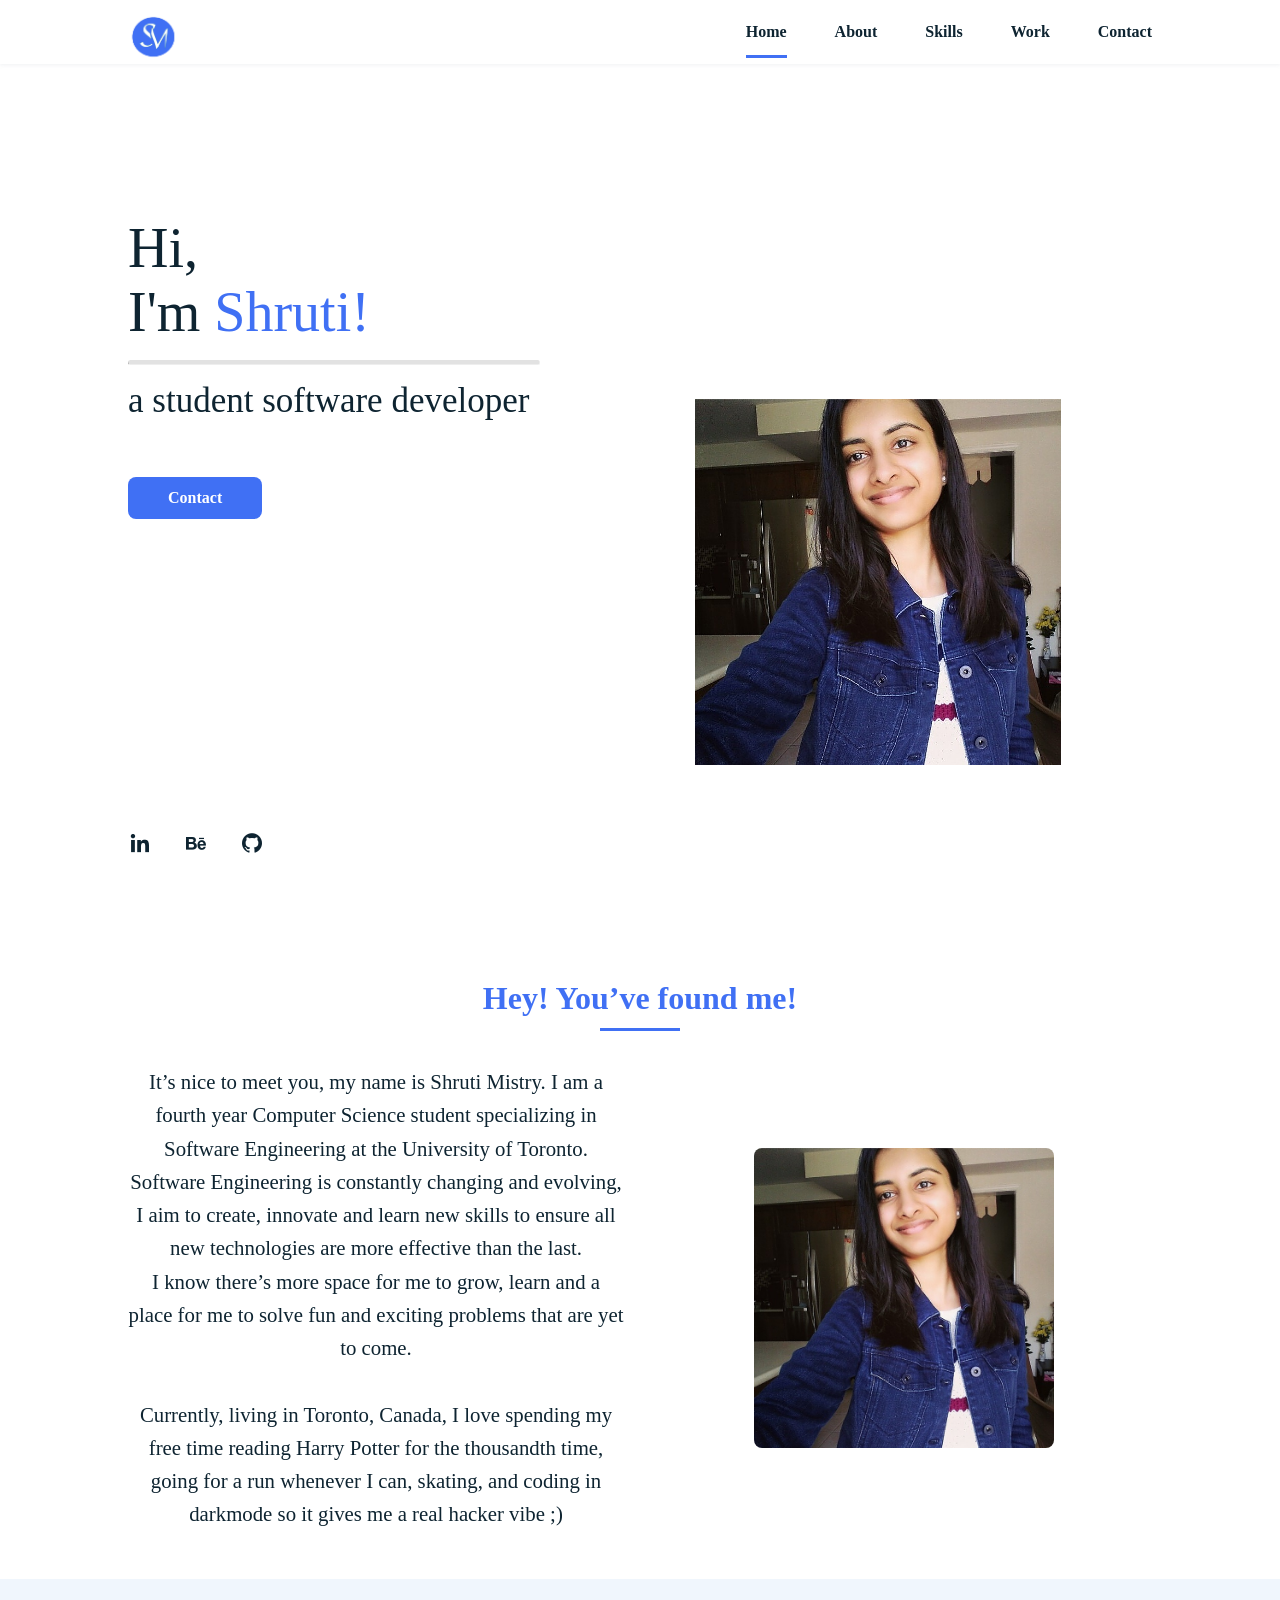
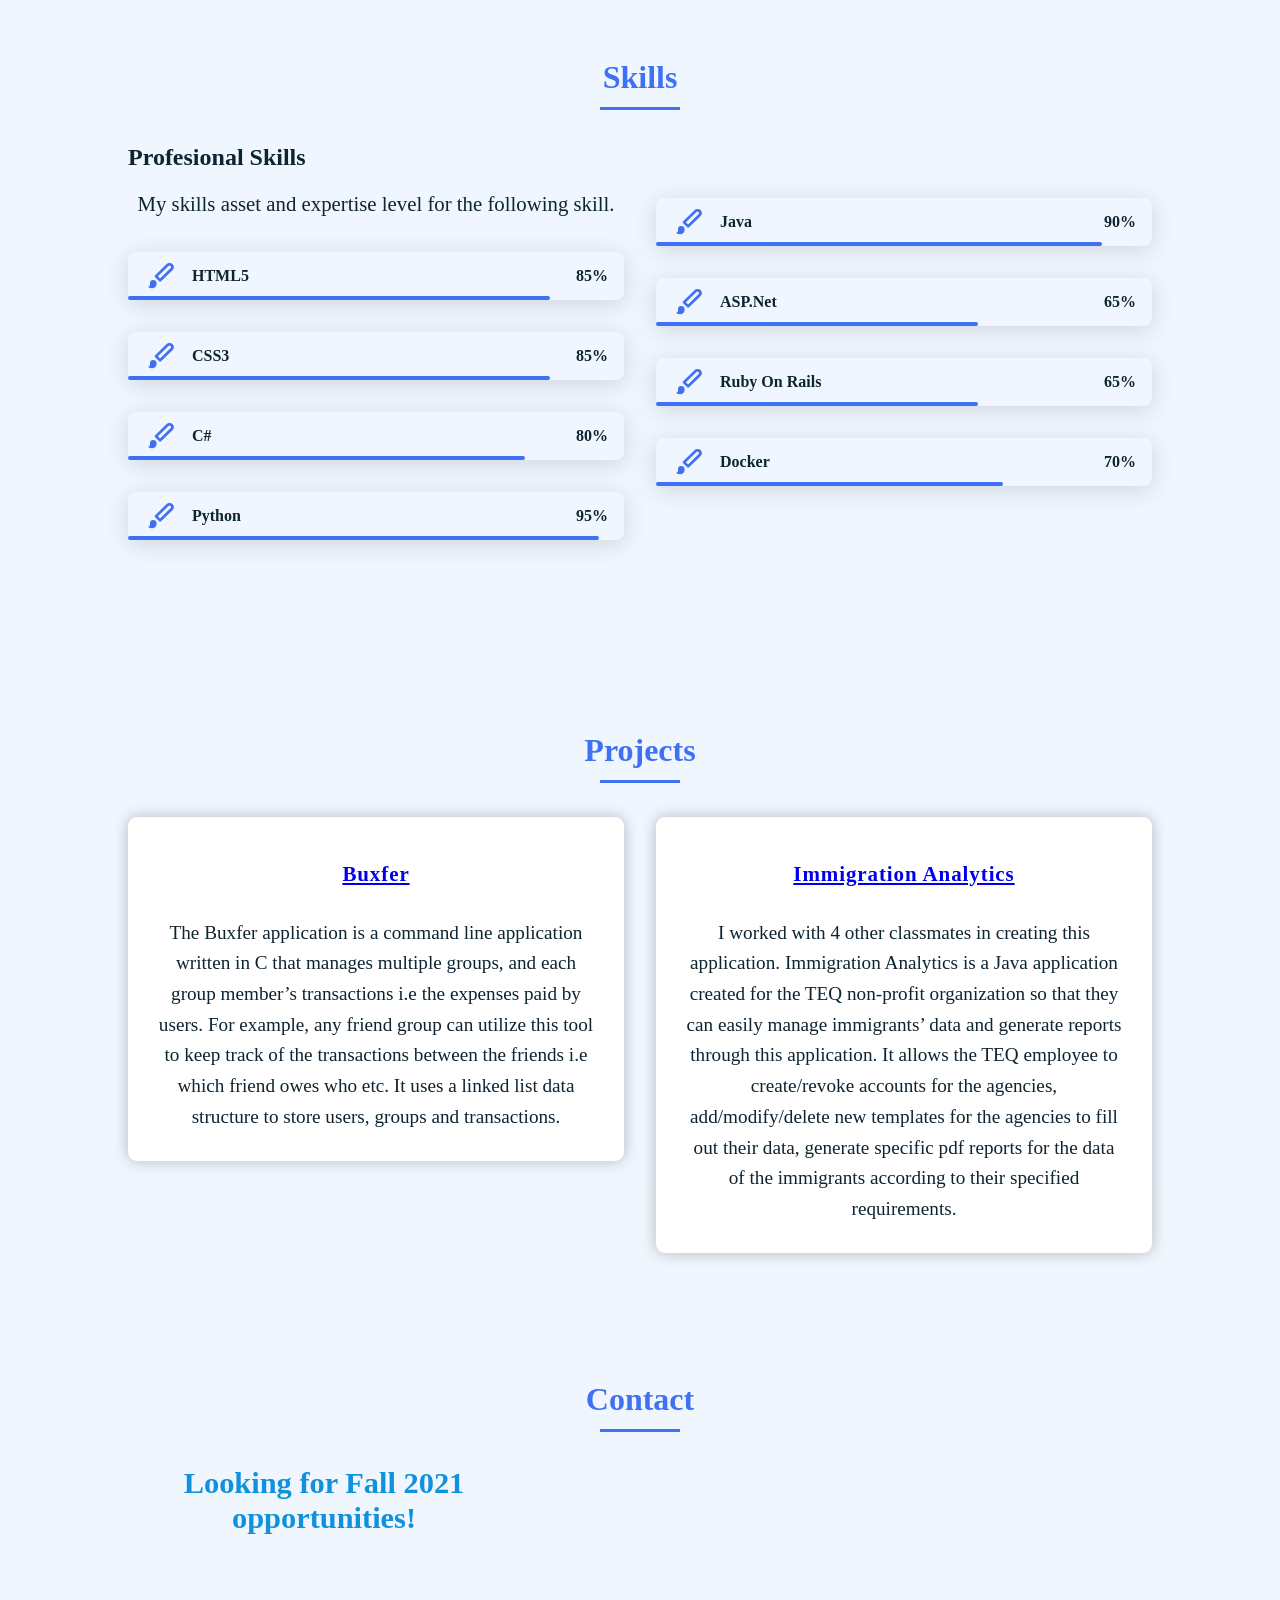
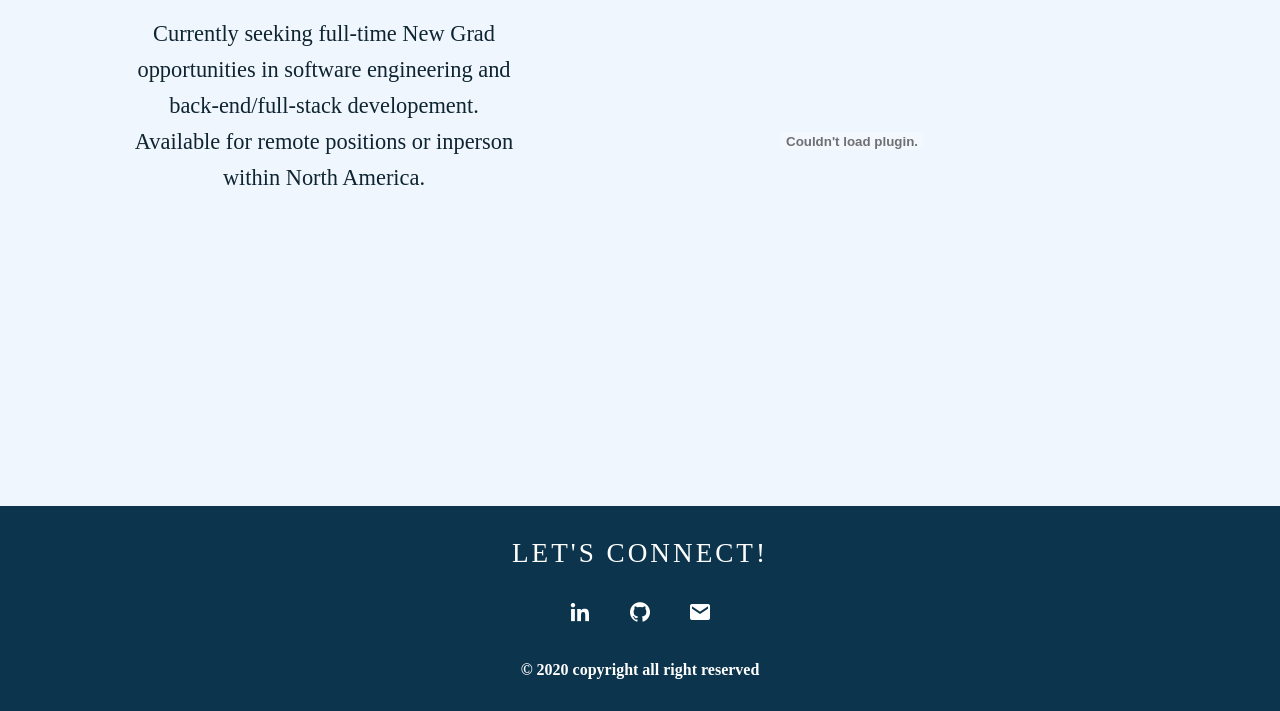
==== index.html @ 92926ff7 "update website content and style" ====
<!DOCTYPE html>
<html lang="en">
    <head>
        <meta charset="UTF-8">
        <meta name="viewport" content="width=device-width, initial-scale=1.0">

        <link rel="stylesheet" href="assets/css/styles.css">

        <!-- =====BOX ICONS===== -->
        <link href='https://cdn.jsdelivr.net/npm/boxicons@2.0.5/css/boxicons.min.css' rel='stylesheet'>
        <link rel="shortcut icon" type="image/x-icon" href="favicon.png">
        <title>Shruti Mistry</title>
    </head>
    <body>
        <!--===== HEADER =====-->
        <header class="l-header">
            <nav class="nav bd-grid">
                <div>
                    <a href="https://shrutimistry.github.io/"><img class="logo__img" src="assets/images/mylogo.png" alt=""></a>
                    <!-- <a href="#">Shruti</a> -->
                </div>

                <div class="nav__menu" id="nav-menu">
                    <ul class="nav__list">
                        <li class="nav__item"><a href="#home" class="nav__link active">Home</a></li>
                        <li class="nav__item"><a href="#about" class="nav__link">About</a></li>
                        <li class="nav__item"><a href="#skills" class="nav__link">Skills</a></li>
                        <li class="nav__item"><a href="#work" class="nav__link">Work</a></li>
                        <li class="nav__item"><a href="#contact" class="nav__link">Contact</a></li>
                    </ul>
                </div>

                <div class="nav__toggle" id="nav-toggle">
                    <i class='bx bx-menu'></i>
                </div>
            </nav>
        </header>

        <main class="l-main">
            <!--===== HOME =====-->
            <section class="home bd-grid" id="home">
                <div class="home__data">
                    <h1 class="home__title" style="margin-bottom: var(--mb-2)">Hi,<br>I'm <span class="home__title-color">Shruti!</span></h1>
                    <hr class=rounded>
                    <h1 class="home__title" style="font-size:35px;"> a student software developer </h1>
                </div>
                <div>
                    <a href="#" class="button">Contact</a>
                </div>

                <div class="home__social">
                    <a href="" class="home__social-icon"><i class='bx bxl-linkedin'></i></a>
                    <a href="" class="home__social-icon"><i class='bx bxl-behance' ></i></a>
                    <a href="" class="home__social-icon"><i class='bx bxl-github' ></i></a>
                </div>

                <div class="home__img">    
                    <img style="max-width: 80%;" src="assets/images/me.jpg" alt="">
                </div>
            </section>

            <!--===== ABOUT =====-->
            <section class="about section " id="about">
                <h2 class="section-title">Hey! You’ve found me!</h2>

                <div class="about__container bd-grid">
                    
                    <div>
                        <p style="font-size:1.3rem; font-family: ''Source Sans Pro', 'Cabin', arial'; text-align: center; line-height: 1.6;"> It’s nice to meet you, my name is Shruti Mistry. I am a fourth year Computer Science student specializing in Software Engineering at the University of Toronto. 
                        <br>
                        Software Engineering is constantly changing and evolving, I aim to create, innovate and learn new skills to ensure all new technologies are more effective than the last. 
                        <br> 
                        I know there’s more space for me to grow, learn and a place for me to solve fun and exciting problems that are yet to come. 
                        <br>
                        <br>
                        Currently, living in Toronto, Canada, I love spending my free time reading Harry Potter for the thousandth time, going for a run whenever I can, skating, and coding in darkmode so it gives me a real hacker vibe ;) </p>         
                    </div>
                    <div class="about__img">
                        <img src="assets/images/about.jpg" alt="">
                    </div>                                  
                </div>
            </section>

            <!--===== SKILLS =====-->
            <section class="skills section" id="skills" style="background-color: #ebf3fdbd;">
                <h2 class="section-title">Skills</h2>

                <div class="skills__container bd-grid">          
                    <div>
                        <h2 class="skills__subtitle" style="font-family: ''Source Sans Pro', 'Cabin', arial';">Profesional Skills</h2>
                        <p style="font-size:1.3rem; font-family: ''Source Sans Pro', 'Cabin', arial'; text-align: center; line-height: 1.6;" class="skills__text"> My skills asset and expertise level for the following skill.</p>
                        <div class="skills__data">
                            <div class="skills__names">
                                <i class='bx bxs-paint skills__icon'></i>
                                <span class="skills__name">HTML5</span>
                            </div>
                            <div class="skills__bar skills__html">

                            </div>
                            <div>
                                <span class="skills__percentage">85%</span>
                            </div>
                        </div>
                        <div class="skills__data">
                            <div class="skills__names">
                                <i class='bx bxs-paint skills__icon'></i>
                                <span class="skills__name">CSS3</span>
                            </div>
                            <div class="skills__bar skills__css">
                                
                            </div>
                            <div>
                                <span class="skills__percentage">85%</span>
                            </div>
                        </div>
                        <div class="skills__data">
                            <div class="skills__names">
                                <i class='bx bxs-paint skills__icon' ></i>
                                <span class="skills__name">C#</span>
                            </div>
                            <div class="skills__bar skills__csharp">
                                
                            </div>
                            <div>
                                <span class="skills__percentage">80%</span>
                            </div>
                        </div>
                        <div class="skills__data">
                            <div class="skills__names">
                                <i class='bx bxs-paint skills__icon'></i>
                                <span class="skills__name">Python</span>
                            </div>
                            <div class="skills__bar skills__python">
                                
                            </div>
                            <div>
                                <span class="skills__percentage">95%</span>
                            </div>
                        </div>
                    </div>
                    <div>
                        <div class="skills__data">
                            <div class="skills__names">
                                <i class='bx bxs-paint skills__icon'></i>
                                <span class="skills__name">Java</span>
                            </div>
                            <div class="skills__bar skills__java">
                                
                            </div>
                            <div>
                                <span class="skills__percentage">90%</span>
                            </div>
                        </div>
                        <div class="skills__data">
                            <div class="skills__names">
                                <i class='bx bxs-paint skills__icon'></i>
                                <span class="skills__name">ASP.Net</span>
                            </div>
                            <div class="skills__bar skills__asp">
                                
                            </div>
                            <div>
                                <span class="skills__percentage">65%</span>
                            </div>
                        </div>
                        <div class="skills__data">
                            <div class="skills__names">
                                <i class='bx bxs-paint skills__icon'></i>
                                <span class="skills__name">Ruby On Rails</span>
                            </div>
                            <div class="skills__bar skills__ruby">
                                
                            </div>
                            <div>
                                <span class="skills__percentage">65%</span>
                            </div>
                        </div>
                        <div class="skills__data">
                            <div class="skills__names">
                                <i class='bx bxs-paint skills__icon'></i>
                                <span class="skills__name">Docker</span>
                            </div>
                            <div class="skills__bar skills__docker">
                                
                            </div>
                            <div>
                                <span class="skills__percentage">70%</span>
                            </div>
                        </div>
                    </div>
                    
                    <div>              
                        <img src="assets/img/work1.jpg" alt="" class="skills__img">
                    </div>
                </div>
            </section>

            
            <!--===== WORK =====-->
                <!--
                <section class="work section " id="work" style="background-color: #ebf3fdbd;">
                <h2 class="section-title">Work Experience</h2>

                <div class="work__container bd-grid">
                    <div style="width: 200px;" class="about__img">
                        <img src="assets/images/work1.png" alt="">
                    </div> 
                    <div>
                        <p style="font-size:1.7rem; font-family: 'Courier New','Courier','monospace'; text-align: left; line-height: 1.6; color: #0f91de; font-weight: bold;"> Oracle </p>
                        <p style="font-size:1.0rem; font-family: 'Courier New','Courier','monospace'; text-align: left; line-height: 0.9; color: #a9a7a7; font-weight: bold;"> (May 2020 - August 2020) </p>
                        <br>
                        <p style="font-size:1.3rem; font-family: ''Source Sans Pro', 'Cabin', arial'; font-style: italic; line-height: 1.6;"> Software Developer Intern - Toronto, ON </p>
                        <br>
                        <br>
                        <p style="font-size:1.7rem; font-family: 'Courier New','Courier','monospace'; text-align: left; line-height: 1.6; color: #0f91de; font-weight: bold;"> Oracle </p>
                        <p style="font-size:1.0rem; font-family: 'Courier New','Courier','monospace'; text-align: left; line-height: 0.9; color: #a9a7a7; font-weight: bold;"> (May 2019 - April 2020) </p>
                        <br>
                        <p style="font-size:1.3rem; font-family: ''Source Sans Pro', 'Cabin', arial'; font-style: italic; line-height: 1.6;"> DevOps Intern - Toronto, ON </p>
                        <hr class=rounded style="margin-top: 10%; width:100%">

                    </div>
                    <div style="width: 200px;" class="about__img">
                        <img src="assets/images/work2.png" alt="">
                    </div> 
                    <div>
                        <p style="font-size:1.7rem; font-family: 'Courier New','Courier','monospace'; text-align: left; line-height: 1.6; color: #0f91de; font-weight: bold;">Tidal Migrations </p>
                        <p style="font-size:1.0rem; font-family: 'Courier New','Courier','monospace'; text-align: left; line-height: 0.9; color: #a9a7a7; font-weight: bold;"> (January 2018 - August 2018) </p>
                        <br>
                        <p style="font-size:1.3rem; font-family: ''Source Sans Pro', 'Cabin', arial'; font-style: italic; line-height: 1.6;"> API Developer Intern - Toronto, ON </p>

                    </div>
                                                     
                </div>
            </section>
        -->

            <!--===== PROJECTS =====-->
                <section class="project section " id="work" style="background-color: #ebf3fdbd;">
                <h2 class="section-title" >Projects</h2>
                <div class="projects__container bd-grid">
                    <div class="projects_allitems">
                        <div class="project_item">
                            <h2> <a href="https://github.com/shrutimistry/Buxfer"> <u>Buxfer</u></a> </h2>
                            <p style="font-size:1.2rem; font-family: ''Source Sans Pro', 'Cabin', arial'; text-align: center; line-height: 1.6;">
                                <br>
                                The Buxfer application is a command line application written in C that manages multiple groups, and each group member’s transactions i.e the expenses paid by users. For example, any friend group can utilize this tool to keep track of the transactions between the friends i.e which friend owes who etc. It uses a linked list data structure to store users, groups and transactions.
                            </p>
                        </div>
                    </div>
                    <div class="project_item">
                            <h2> <a href="https://github.com/shrutimistry/Team21"><u>Immigration Analytics</u></a> </h2>
                            <p style="font-size:1.2rem; font-family: ''Source Sans Pro', 'Cabin', arial'; text-align: center; line-height: 1.6;">
                                <br>
                                I worked with 4 other classmates in creating this application. Immigration Analytics is a Java application created for the TEQ non-profit organization so that they can easily manage immigrants’ data and generate reports through this application. It allows the TEQ employee to create/revoke accounts for the agencies, add/modify/delete new templates for the agencies to fill out their data, generate specific pdf reports for the data of the immigrants according to their specified requirements.
                            </p>

                    </div>
                </div>
            </section>

            <!--===== CONTACT =====-->
            <section class="contact section" id="contact" style="background-color: #ebf3fdbd;">
                <h2 class="section-title" >Contact</h2>

                <div class="contact__container bd-grid">
                    <!--<form action="" class="contact__form">
                        <input type="text" placeholder="Name" class="contact__input">
                        <input type="mail" placeholder="Email" class="contact__input">
                        <textarea name="" id="" cols="0" rows="10" class="contact__input"></textarea>
                        <input type="button" value="Enviar" class="contact__button button">
                    </form>
                -->
                    <h1 class="skills__subtitle" style="font-size: 1.9rem; font-family: ''Source Sans Pro', 'Cabin', arial'; color: #0f91de; text-align: center;">Looking for Fall 2021 opportunities!</h1>
                    <embed style="position: relative; display: block;" src="assets/images/resumesept2020_ShrutiMistry.pdf" width="600px" height="550px" />
                    <p style="font-size:1.4rem; font-family: ''Source Sans Pro', 'Cabin', arial'; text-align: center; line-height: 1.6; margin-top: -400px">
                     Currently seeking full-time New Grad opportunities in software engineering and back-end/full-stack developement. Available for remote positions or inperson within North America.
                    </p>
                    

                        <!--<i class='bx bxs-paint skills__icon'></i> -->
                        <!--<box-icon class="skills__icon skills__names" name='expand-alt'></box-icon>-->
                    
                    <!--<i style="position: absolute;" class='bx bx-expand skills__icon'></i> -->
                </div>
                <div>
                    <a style= "margin-left: -400%;" href="#" class="button">Contact</a>
                </div>
            </section>
        </main>

        <!--===== FOOTER =====-->
        <footer class="footer">
            <p class="footer__title">Let's Connect!</p>
            <div class="footer__social">
                <a href="https://www.linkedin.com/in/shruti-mistry/" class="footer__icon"><i class='bx bxl-linkedin' ></i></a>
                <a href="https://github.com/shrutimistry" class="footer__icon"><i class='bx bxl-github' ></i></a>
                <a href="mailto:shrutivmistry@gmail.com" class="footer__icon"><i class='bx bxs-envelope' ></i></a>
            </div>
            <p>&#169; 2020 copyright all right reserved</p>
        </footer>


        <!--===== SCROLL REVEAL =====-->
        <script src="https://unpkg.com/scrollreveal"></script>

        <!--===== MAIN JS =====-->
        <script src="assets/js/main.js"></script>
    </body>
</html>
---- assets/css/styles.css ----
/*===== GOOGLE FONTS =====*/
@import url('https://fonts.googleapis.com/css2?family=Poppins:wght@400;600;700&display=swap');
/*===== VARIABLES CSS =====*/
:root{
  --header-height: 3rem;
  --font-semi: 600;     
}


/*===== Colours =====*/
:root {
  --first-color: #4070F4;
  --second-color: #0E2431;
};

/*===== Typography =====*/
:root {
  --body-font: 'Cabin';
  --head-font: 'Cabin';
  --big-font-size: 2rem;
  --h2-font-size: 1.25rem;
  --normal-font-size: 0.938rem;
}
@media screen and (min-width: 768px) {
  :root {
  --big-font-size: 3.5rem;
  --h2-font-size: 2rem;
  --normal-font-size: 1rem;
}

/*===== Margins =====*/
:root {
  --mb-1: 0.5rem;
  --mb-2: 1rem;
  --mb-3: 1.5rem;
  --mb-4: 2rem;
  --mb-5: 2.5rem;
  --mb-6: 3rem;
};

/*===== z-index =====*/
:root {
  --z-back: -10;
  --z-normal: 1;
  --z-tooltip: -10;
  --z-fixed: 100;
};

/*===== BASE =====*/
*,::before,::after{
  box-sizing:border-box;
}
html {
  scroll-behavior: : smooth;
}
body {
  margin: var(--header-height) 0 0 0;
  font-family: var(--body-font);
  font-size: var(--normal-font-size);
  color: var(--second-color);
}
h1,h2,p {
  margin: 0;
}
ul {
  margin: 0;
  padding: 0;
  list-style: none;
}
a {
  text-decoration: none;
}
img {
  max-width: 100%;
  height: auto;
  display: block;
}

.section-title{
  position: relative;
  font-family: 'Cabin';
  font-size: var(--h2-font-size);
  color: var(--first-color);
  margin-top: var(--mb-2);
  margin-bottom: var(--mb-4);
  text-align: center;
}

.section-title::after{
  position: absolute;
  content: "";
  width: 64px;
  height: 0.18rem;
  left: 0;
  right: 0;
  margin: auto;
  top: 2rem;
  background-color: var(--first-color);
} 

.section{
  padding-top: 3rem;
  padding-bottom: 2rem;
}

/*===== LAYOUT =====*/
.bd-grid{
  max-width: 1024px;
  display: grid;
  grid-template-columns: 100%;
  grid-column-gap: 2rem;
  width: calc(100% - 2rem);
  margin-left: var(--mb-2);
  margin-right: var(--mb-2);
}
.l-header{
  width: 100%;
  position: fixed;
  top: 0;
  left: 0;
  z-index: var(--z-fixed);
  background-color: #fff;
  box-shadow: 0 1px 4px rgba(146,161,176,.15);
}

/*===== NAV =====*/
.nav{
  height: var(--header-height);
  display: flex;
  justify-content: space-between;
  align-items: center;
  font-weight: var(--font-semi);
}
@media screen and (max-width: 768px){
  .nav__menu{
    position: fixed;
    top: var(--header-height);
    right: -100%;
    width: 80%;
    height: 100%;
    padding: 2rem;
    background-color: var(--second-color);
  }
}
.nav__item{
  margin-bottom: var(--mb-4);
}
.nav__link{
  position: relative;
  color: #fff;
}
.nav__link:hover{
  position: relative;
}
.nav__link:hover::after{
  position: absolute;
  content: "";
  width: 100%;
  height: 0.18rem;
  left: 0;
  top: 2rem;
  background-color: var(--first-color);
}
.nav__logo{
  color: var(--second-color);
}
.nav__toggle{
  color: var(--second-color);
  font-size: 1.5rem;
  cursor: pointer;
}
.logo__img {
  max-width: 20%;
  margin-left: -5%;
  margin-top: 3.5%;
}

/*Active menu*/
.active::after{
  position: absolute;
  content: "";
  width: 100%;
  height: 0.18rem;
  left: 0;
  top: 2rem;
  background-color: var(--first-color);
}

/*=== Show menu ===*/
.show{
  right: 0;
}

/*==== separator ====*/

hr.rounded {
  border-top: 4px solid #e2e2e2;
  border-radius: 5px;
  margin: 0px;
  width: 40%;
}

/*===== HOME =====*/
.home{
  height: calc(100vh - 3rem);
  row-gap: 1rem;
}
.home__data{
  align-self: center;
  margin-top: 5%;
}
.home__title{
  font: var(--head-font);
  font-size: var(--big-font-size);
  margin-top: var(--mb-2);
  margin-bottom: var(--mb-5);
}
.home__title-color{
  color: var(--first-color);
}
.home__social{
  display: flex;
  flex-direction: column;
}
.home__social-icon{
  width: max-content;
  margin-bottom: var(--mb-2);
  font-size: 1.5rem;
  color: var(--second-color);
}
.home__social-icon:hover{
  color: var(--first-color);
}
.home__img{
  position: absolute;
  right: 0;
  bottom: 0;
  width: 295px;
}

/*BUTTONS*/
.button{
  display: inline-block;
  background-color: var(--first-color);
  color: #fff;
  padding: .75rem 2.5rem;
  font-weight: var(--font-semi);
  border-radius: .5rem;
}
.button:hover{
  box-shadow: 0 10px 36px rgba(0,0,0,.15);
}

/* ===== ABOUT =====*/
.about__container{
  row-gap: 2rem;
  text-align: center;
}
.about__subtitle{
  font-family: 'Source Sans Pro', 'Cabin', arial;
  color: var(--first-color);
  margin-bottom: var(--mb-2);
}
.about__img{
  justify-self: center;
}
.about__img img{
  width: 200px;
  border-radius: .5rem;
}

/* ===== SKILLS =====*/
.skills__container{
  row-gap: 2rem;
  text-align: center;
}
.skills__subtitle{
  margin-bottom: var(--mb-2);
}
.skills__text{
  margin-bottom: var(--mb-4);
}
.skills__data{
  display: flex;
  justify-content: space-between;
  align-items: center;
  position: relative;
  font-weight: var(--font-semi);
  padding: .5rem 1rem;
  margin-bottom: var(--mb-4);
  border-radius: .5rem;
  box-shadow: 0 4px 25px rgba(14,36,49,.15);
}
.skills__icon{
  font-size: 2rem;
  margin-right: var(--mb-2);
  color: var(--first-color);
}
.skills__names{
  display: flex;
  align-items: center;
}
.skills__bar{
  position: absolute;
  left: 0;
  bottom: 0;
  background-color: var(--first-color);
  height: .25rem;
  border-radius: .5rem;
  z-index: var(--z-back);
}
.skills__html{
  width: 85%;
}
.skills__css{
  width: 85%;
}
.skills__csharp{
  width: 80%;
}
.skills__python{
  width: 95%;
}
.skills__java{
  width: 90%;
}
.skills__asp{
  width: 65%;
}
.skills__ruby{
  width: 65%;
}
.skills__docker{
  width: 70%;
}
.skills__img{
  border-radius: .5rem;
}

/* ===== WORK =====*/
.work__container{
  row-gap: 2rem;
}
.work__img{
  box-shadow: 0 4px 25px rgba(14,36,49,.15);
  border-radius: .5rem;
  overflow: hidden;
}
.work__img img{
  cursor: pointer;
}
.work__img img:hover{
  transform: scale(1.1);
}

/* ===== PROJECT =====*/
.project__container{
  row-gap: 2rem;
}

.project_item {
  background-color: white;
  box-shadow: 0px 0px 15px 0px rgba(0, 0, 0, 0.25);
  font-size:17px;
  display: inline-flex;
  flex-direction: column;
  padding: 1.8rem;
  border-radius: 9px;
  position: relative;
  display: block;
}
.project_item h2 {
  margin-top: 1rem;
  text-align: center;
  font-size: 21px;
  letter-spacing: .9px;
  color: black;
}
.project_allitems {
  flex-direction: row;
  align-items: initial;
  margin-top: 4rem;
  display: flex;
  justify-content: center;
}
/* ===== CONTACT =====*/
.contact__input{
  width: 100%;
  font-size: var(--normal-font-size);
  font-weight: var(--font-semi);
  padding: 1rem;
  border-radius: .5rem;
  border: 1.5px solid var(--second-color);
  outline: none;
  margin-bottom: var(--mb-4);
}
.contact__button{
  display: block;
  border: none;
  outline: none;
  font-size: var(--normal-font-size);
  cursor: pointer;
  margin-left: auto;
}

/* ===== FOOTER =====*/
.footer{
  background-color: #0c344c;
  color: #fff;
  text-align: center;
  font-weight: var(--font-semi);
  padding: 2rem 0;
}
.footer__title{
  font-size: 1.7rem;
  text-transform: uppercase;
  font-weight: 400;
  letter-spacing: 3px;
  margin-bottom: var(--mb-4);
}
.footer__social{
  margin-bottom: var(--mb-4);
}
.footer__icon{
  font-size: 1.5rem;
  color: #fff;
  margin: 0 var(--mb-2)
}

/* ===== MEDIA QUERIES=====*/
@media screen and (min-width: 768px){
  body{
    margin: 0;
  }
  .section{
    padding-top: 4rem;
    padding-bottom: 3rem;
  }
  .section-title{
    margin-bottom: var(--mb-6);
  }
  .section-title::after{
    width: 80px;
    top: 3rem;
  }

  .nav{
    height: calc(var(--header-height) + 1rem);
  }
  .nav__list{
    display: flex;
    padding-top: 0;
  }
  .nav__item{
    margin-left: var(--mb-6);
    margin-bottom: 0;
  }
  .nav__toggle{
    display: none;
  }
  .nav__link{
    color: var(--second-color);
  }

  .home{
    height: 100vh;
  }
  .home__data{
    align-self: flex-end;
  }
  .home__social{
    padding-top: 0;
    padding-bottom: 2.5rem;
    flex-direction: row;
    align-self: flex-end;
  }
  .home__social-icon{
    margin-bottom: 0;
    margin-right: var(--mb-4);
  }
  .home__img{
    width: 457px;
    bottom: 15%;
  }

  .about__container, .skills__container{
    grid-template-columns: repeat(2,1fr);
    align-items: center;
    text-align: initial;
  }
  .about__img img{
    width: 300px;
  }
  .work__container{
    grid-template-columns: repeat(2, 1fr);
    grid-template-rows: repeat(2,1fr);
    column-gap: 2rem;
  }
  .projects__container{
    grid-template-columns: repeat(2, 1fr);
    grid-template-rows: repeat(1,1fr);
    column-gap: 2rem;
  }
  .contact__form{
    width: 360px;
  }
  .contact__container{
    grid-template-columns: repeat(2, 1fr);
    column-gap: 2rem;
    justify-items: center;
  }
  .pdf {
    visibility: visible;
    opacity: 1;
    transform: matrix3d(1, 0, 0, 0, 0, 1, 0, 0, 0, 0, 1, 0, 0, 0, 0, 1);
    transition: opacity 1.5s cubic-bezier(0.5, 0, 0, 1) 0.5s, transform 1.5s cubic-bezier(0.5, 0, 0, 1) 0.5s;
  }
}

@media screen and (min-width: 1024px){
  .bd-grid{
    margin-left: auto;
    margin-right: auto;
  }
  .home__img{
    right: 10%;
  }
}
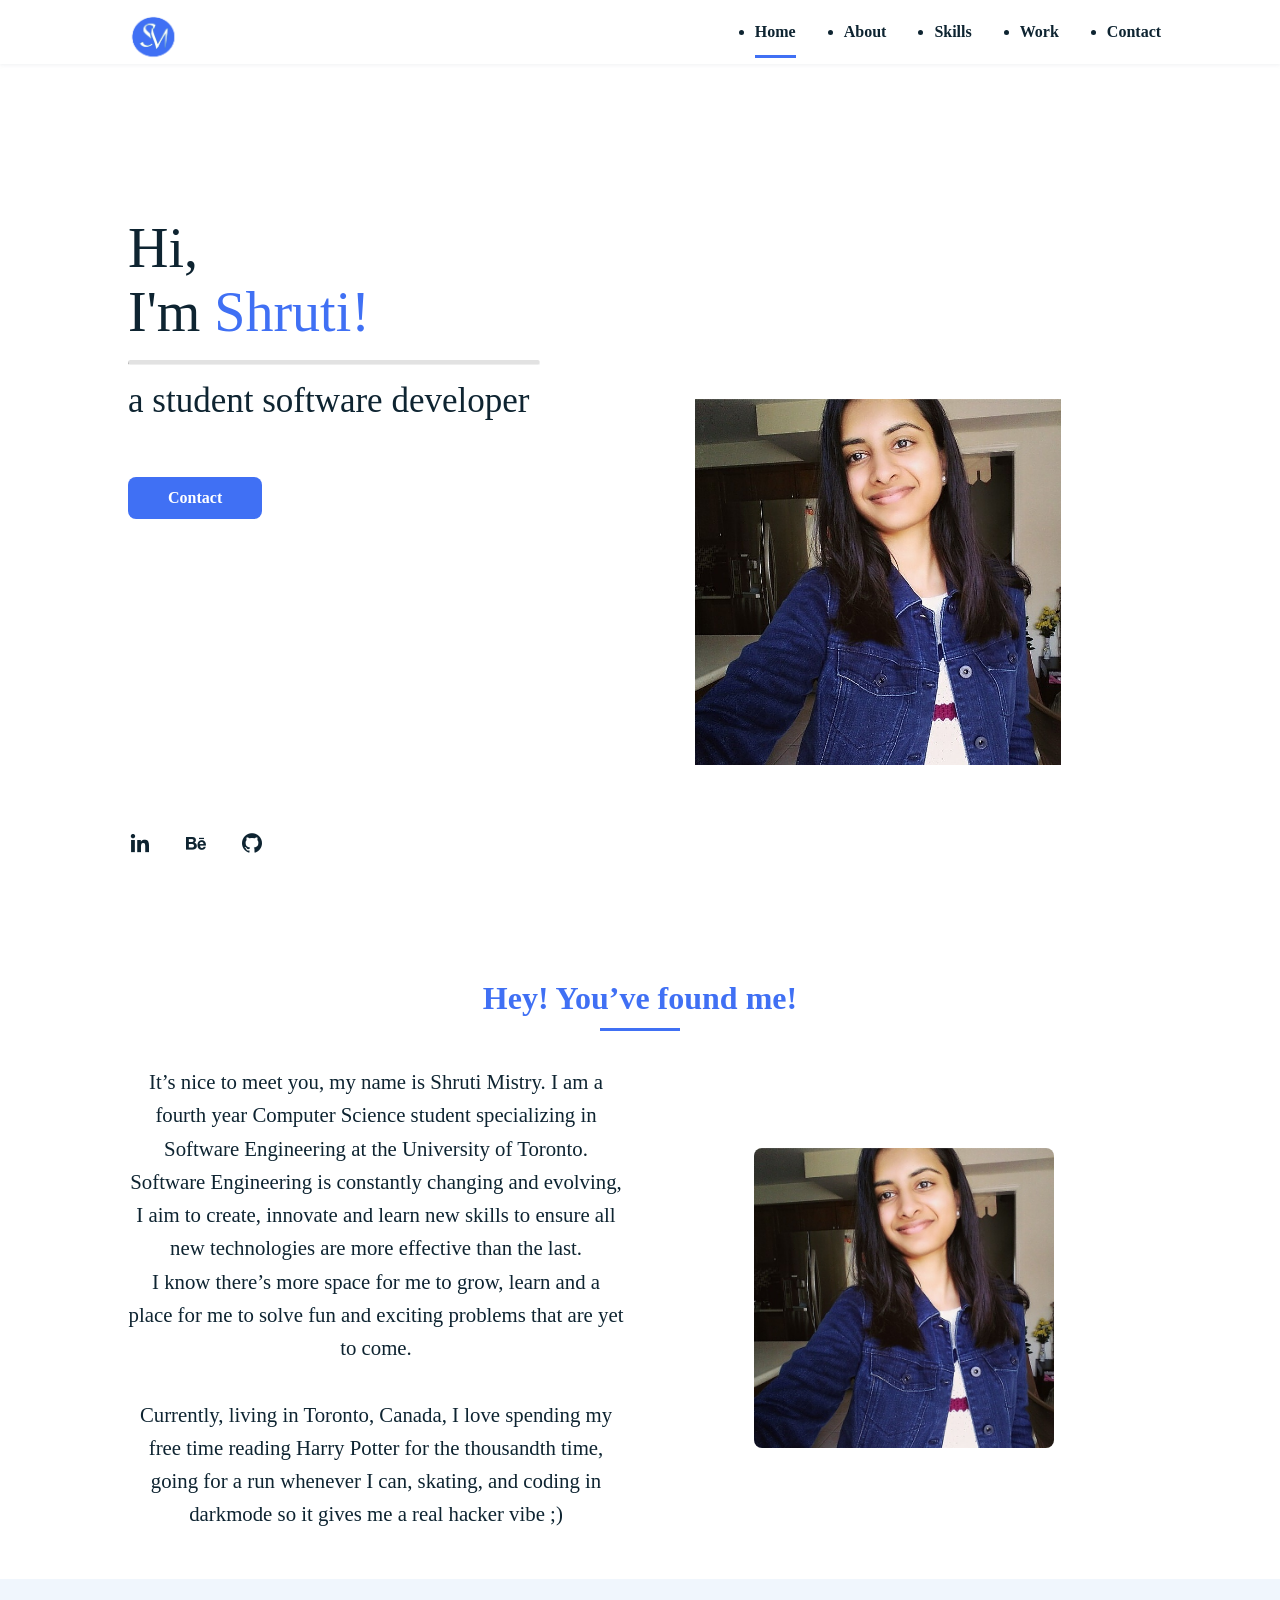
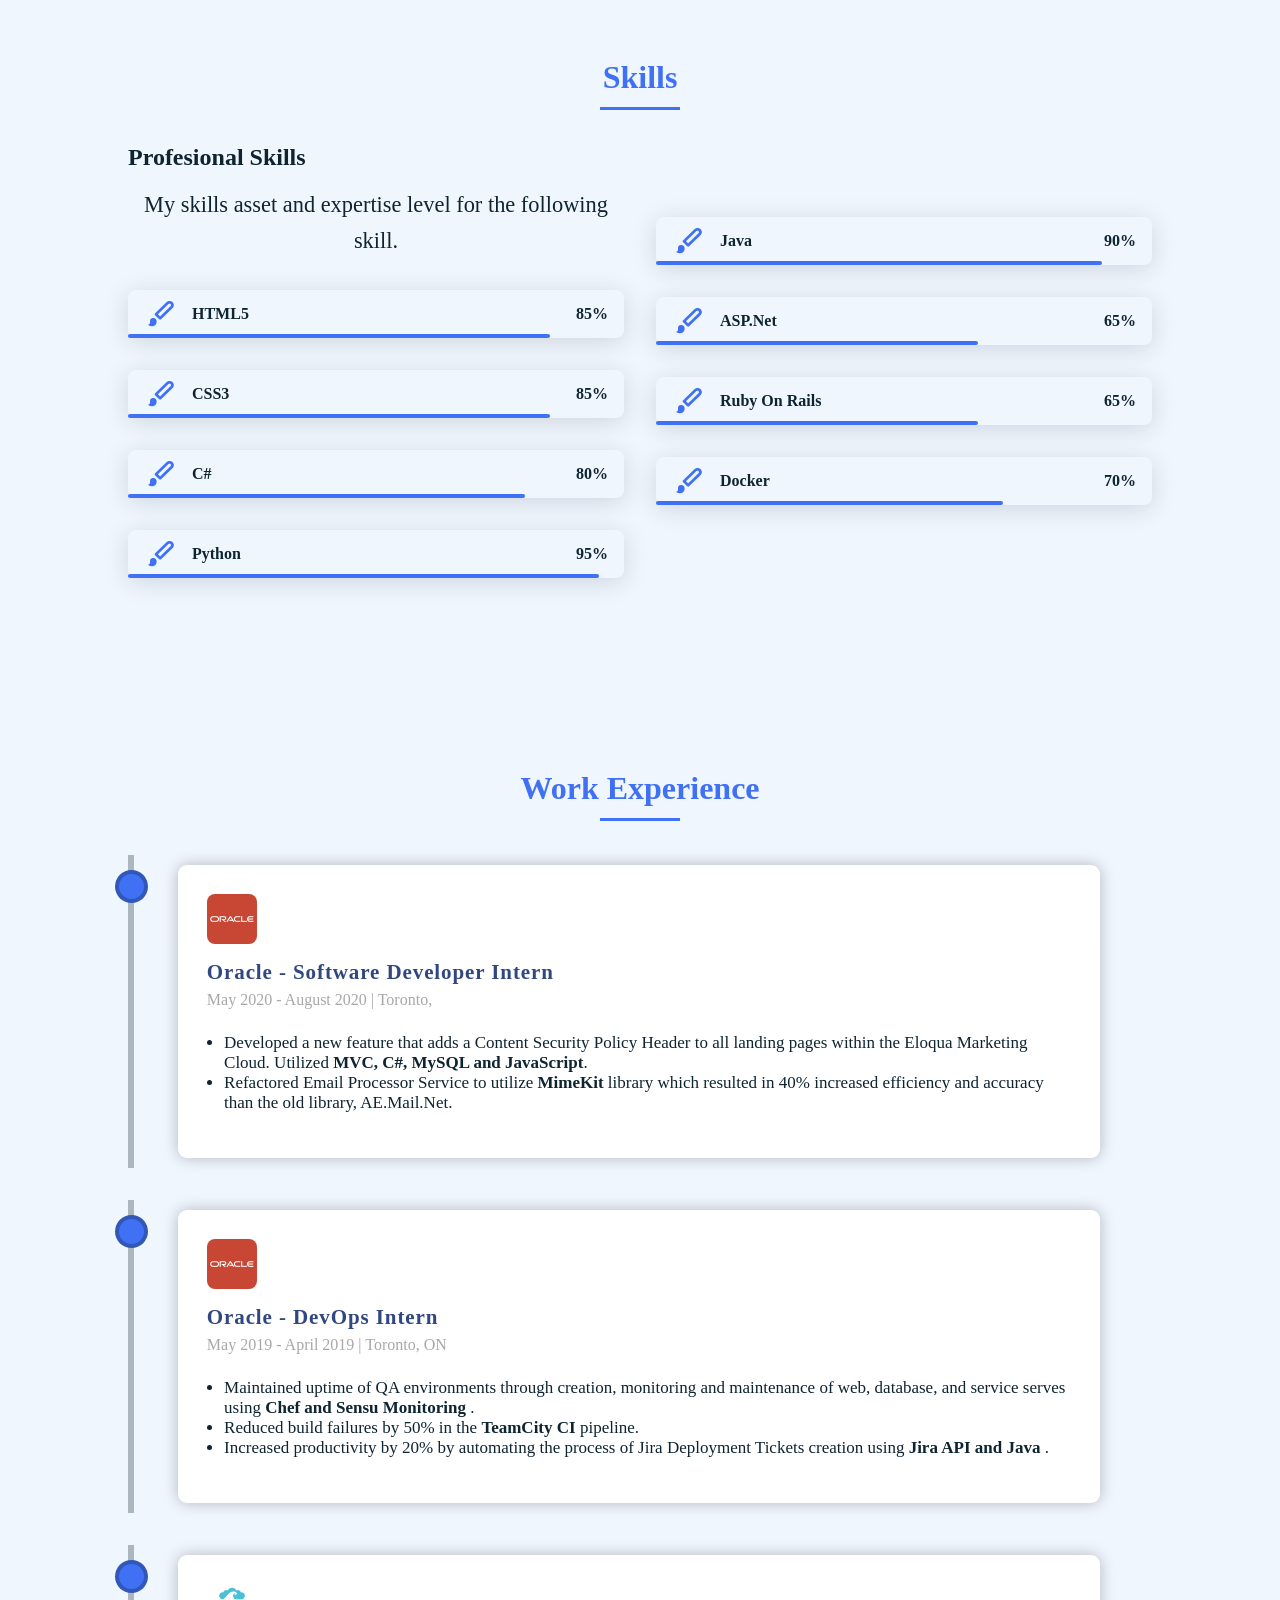
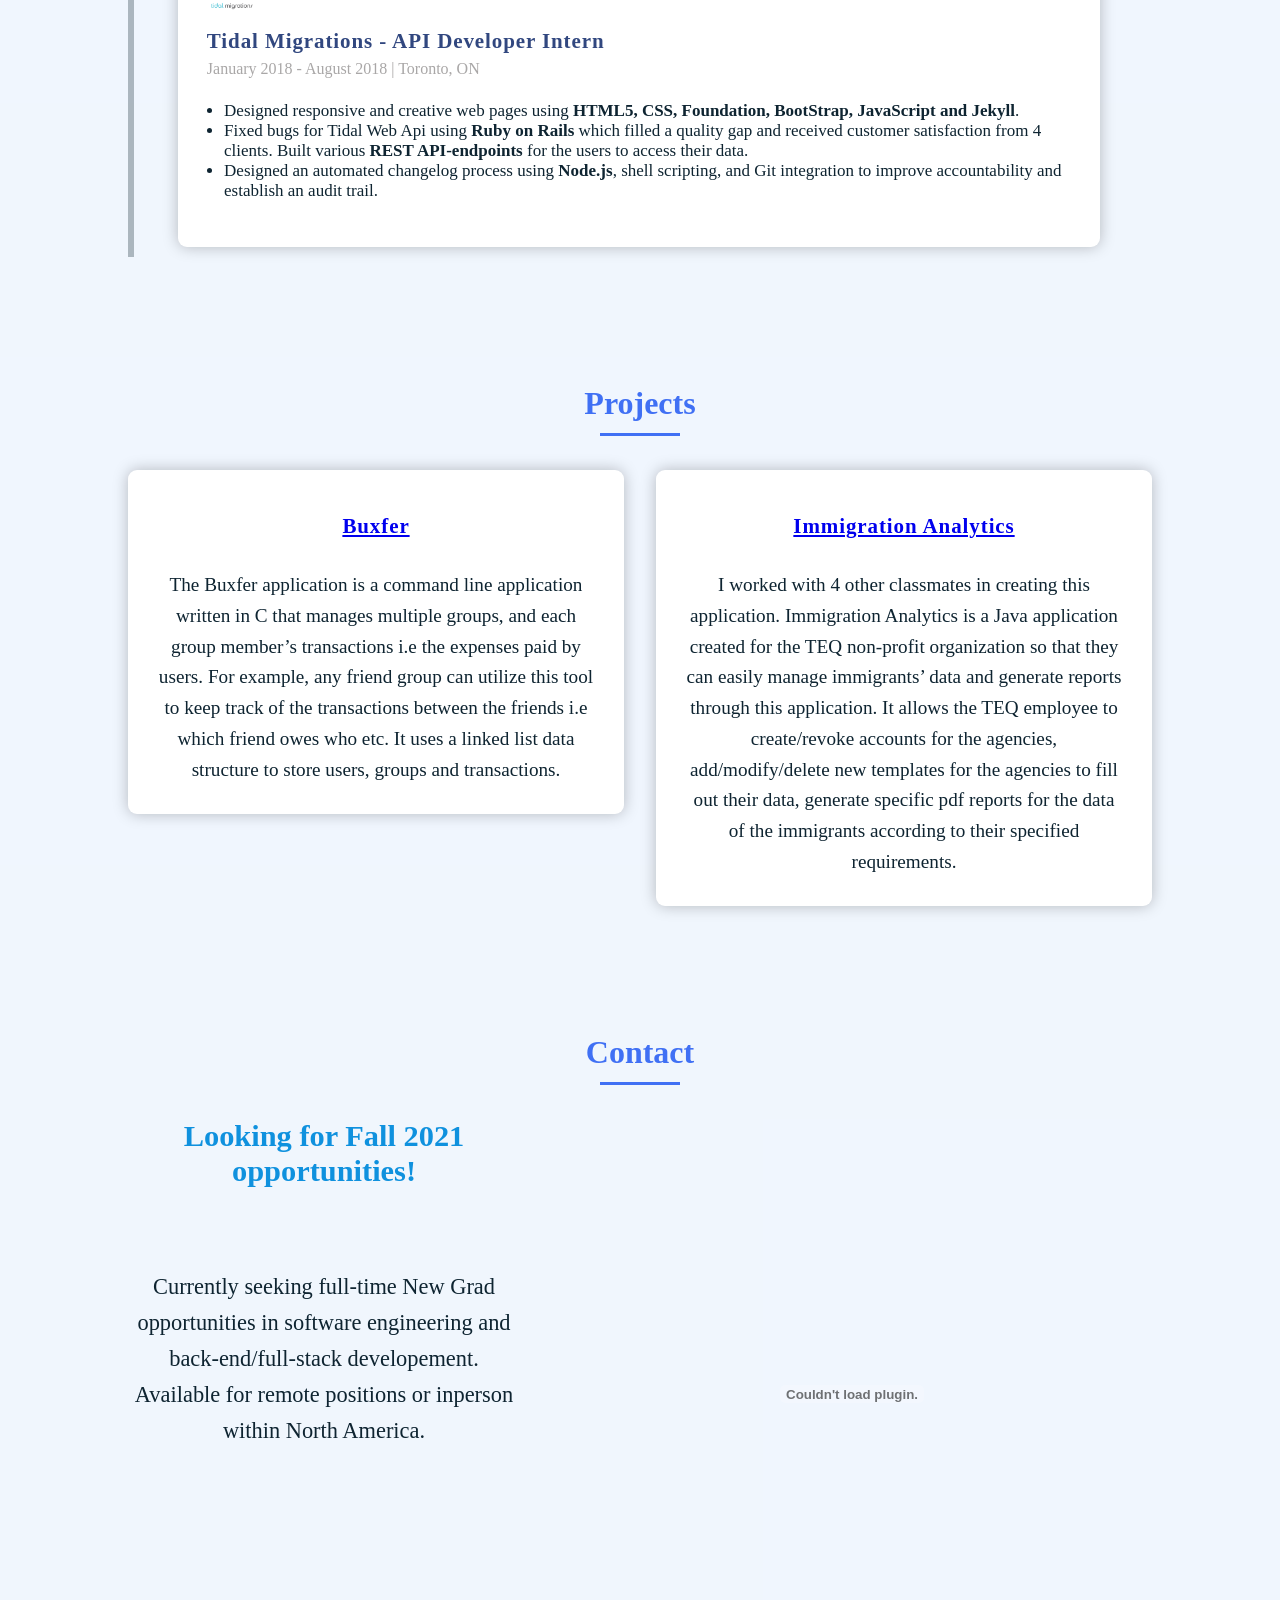
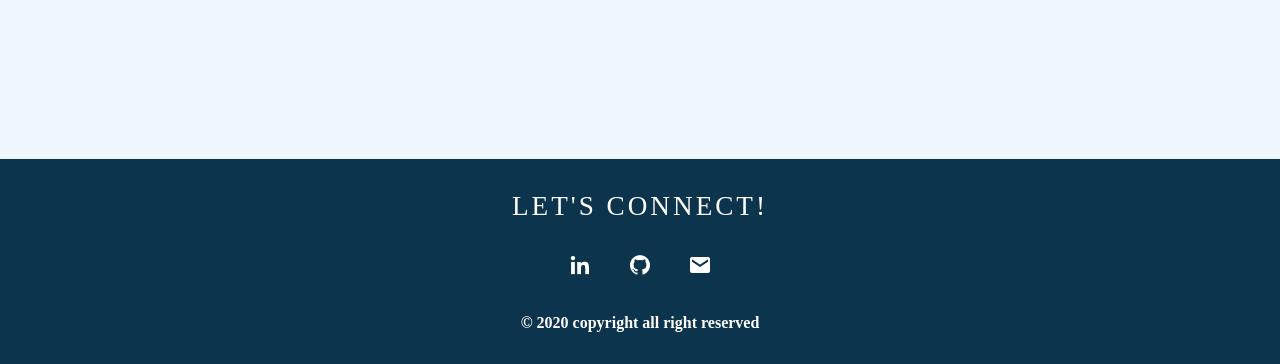
==== commit c2cff4cc: "add work experience" ====
--- a/index.html
+++ b/index.html
@@ -88,7 +88,7 @@
                 <div class="skills__container bd-grid">          
                     <div>
                         <h2 class="skills__subtitle" style="font-family: ''Source Sans Pro', 'Cabin', arial';">Profesional Skills</h2>
-                        <p style="font-size:1.3rem; font-family: ''Source Sans Pro', 'Cabin', arial'; text-align: center; line-height: 1.6;" class="skills__text"> My skills asset and expertise level for the following skill.</p>
+                        <p style="font-size:1.4rem; font-family: ''Source Sans Pro', 'Cabin', arial'; text-align: center; line-height: 1.6;" class="skills__text"> My skills asset and expertise level for the following skill.</p>
                         <div class="skills__data">
                             <div class="skills__names">
                                 <i class='bx bxs-paint skills__icon'></i>
@@ -197,12 +197,71 @@
 
             
             <!--===== WORK =====-->
-                <!--
+                
                 <section class="work section " id="work" style="background-color: #ebf3fdbd;">
                 <h2 class="section-title">Work Experience</h2>
-
                 <div class="work__container bd-grid">
-                    <div style="width: 200px;" class="about__img">
+                    <div class="timeline">
+                      <div class=" container">
+                        <div class="project_item">
+                            <div style="width: 50px;" class="about__img">
+                                <img src="assets/images/work1.png" alt="">
+                            </div> 
+                          <h2 style="text-align: left; color:#18306fe3">Oracle - Software Developer Intern</h2>
+                          <p style="font-size:1.0rem; font-family: ''Source Sans Pro', 'Cabin', arial'; text-align: left; line-height: 1.9; color: #a9a7a7; font-weight: 0.03;"> May 2020 - August 2020 | Toronto, 
+
+                          </p>
+
+                          <p style="font-size:1.0rem; font-family: ''Source Sans Pro', 'Cabin', arial'; text-align: left; line-height: 1.9;">
+                           <ul>
+                             <li>Developed a new feature that adds a Content Security Policy Header to all landing pages within the Eloqua Marketing Cloud. Utilized <b>MVC, C#, MySQL and JavaScript</b>.</li>
+                             <li>Refactored Email Processor Service to utilize <b>MimeKit</b> library which resulted in 40% increased efficiency and accuracy than the old library, AE.Mail.Net.</li>
+                           </ul>
+                          </p>
+                        </div>
+                      </div>  
+                    </div>
+
+                    <div class="timeline">
+                      <div class="container">
+                        <div class="project_item">
+                            <div style="width: 50px;" class="about__img">
+                                <img src="assets/images/work1.png" alt="">
+                            </div>
+                          <h2 style="text-align: left; color:#18306fe3;">Oracle - DevOps Intern</h2>
+                          <p style="font-size:1.0rem; font-family: ''Source Sans Pro', 'Cabin', arial'; text-align: left; line-height: 1.9; color: #a9a7a7; font-weight: 0.03;"> May 2019 - April 2019 | Toronto, ON
+                          </p>
+                          <p style="font-size:1.0rem; font-family: ''Source Sans Pro', 'Cabin', arial'; text-align: left; line-height: 1.9;">
+                           <ul>
+                             <li>Maintained uptime of QA environments through creation, monitoring and maintenance of web, database, and service serves using <b>Chef and Sensu Monitoring </b>.</li>
+                             <li>Reduced build failures by 50% in the <b>TeamCity CI </b> pipeline.</li>
+                             <li>Increased productivity by 20% by automating the process of Jira Deployment Tickets creation using <b>Jira API and Java </b>.</li>
+                           </ul>
+                          </p>
+                        </div>
+                      </div>  
+                    </div>
+
+                    <div class="timeline">
+                      <div class="container">
+                        <div class="project_item">
+                            <div style="width: 50px;" class="about__img">
+                                <img src="assets/images/work2.png" alt="">
+                            </div>
+                          <h2 style="text-align: left; color:#18306fe3;">Tidal Migrations - API Developer Intern</h2>
+                          <p style="font-size:1.0rem; font-family: ''Source Sans Pro', 'Cabin', arial'; text-align: left; line-height: 1.9; color: #a9a7a7; font-weight: 0.03;"> January 2018 - August 2018 | Toronto, ON </p>
+                          <p style="font-size:1.0rem; font-family: ''Source Sans Pro', 'Cabin', arial'; text-align: left; line-height: 1.9;">
+                           <ul>
+                             <li>Designed responsive and creative web pages using <b>HTML5, CSS, Foundation, BootStrap, JavaScript and Jekyll</b>.</li>
+                             <li>Fixed bugs for Tidal Web Api using <b>Ruby on Rails</b> which filled a quality gap and received customer satisfaction from 4 clients. Built various <b>REST API-endpoints</b> for the users to access their data.</li>
+                             <li>Designed an automated changelog process using <b>Node.js</b>, shell scripting, and Git integration to improve accountability and establish an audit trail.</li>
+                           </ul>
+                          </p>
+                        </div>
+                      </div>  
+                    </div>
+
+                    <!--<div style="width: 200px;" class="about__img">
                         <img src="assets/images/work1.png" alt="">
                     </div> 
                     <div>
@@ -229,10 +288,9 @@
                         <p style="font-size:1.3rem; font-family: ''Source Sans Pro', 'Cabin', arial'; font-style: italic; line-height: 1.6;"> API Developer Intern - Toronto, ON </p>
 
                     </div>
-                                                     
-                </div>
-            </section>
-        -->
+                     -->                                
+                </div>
+            </section>
 
             <!--===== PROJECTS =====-->
                 <section class="project section " id="work" style="background-color: #ebf3fdbd;">
--- a/assets/css/styles.css
+++ b/assets/css/styles.css
@@ -63,9 +63,8 @@
   margin: 0;
 }
 ul {
-  margin: 0;
+  margin-left:2%;
   padding: 0;
-  list-style: none;
 }
 a {
   text-decoration: none;
@@ -353,6 +352,62 @@
   transform: scale(1.1);
 }
 
+.timeline {
+  position: relative;
+  max-width: 1200px;
+  margin: 0 auto;
+}
+
+/* The actual timeline (the vertical ruler) */
+.timeline::after {
+  content: '';
+  position: absolute;
+  width: 6px;
+  background-color: #0e24314d;
+  top: 0;
+  bottom: 0;
+  left: 0.3%;
+  margin-left: -3px;
+}
+
+/* Container around content */
+.container {
+  padding: 10px 50px;
+  position: relative;
+  background-color: inherit;
+  width: 90%;
+}
+
+/* The circles on the timeline */
+.container::after {
+  content: '';
+  position: absolute;
+  width: 25px;
+  height: 25px;
+  right: 98%;
+  background-color: #4070F4;
+  border: 4px solid #0e24314d;
+  top: 15px;
+  border-radius: 50%;
+  z-index: 1;
+}
+
+/* Media queries - Responsive timeline on screens less than 600px wide */
+@media screen and (max-width: 600px) {
+/* Place the timelime to the left */
+  .timeline::after {
+    left: 31px;
+  }
+
+/* Full-width containers */
+  .container {
+    width: 100%;
+    padding-left: 70px;
+    padding-right: 25px;
+  }
+}
+
+
 /* ===== PROJECT =====*/
 .project__container{
   row-gap: 2rem;
@@ -492,8 +547,8 @@
     width: 300px;
   }
   .work__container{
-    grid-template-columns: repeat(2, 1fr);
-    grid-template-rows: repeat(2,1fr);
+    grid-template-columns: repeat(1, 1fr);
+    grid-template-rows: repeat(1,1fr);
     column-gap: 2rem;
   }
   .projects__container{
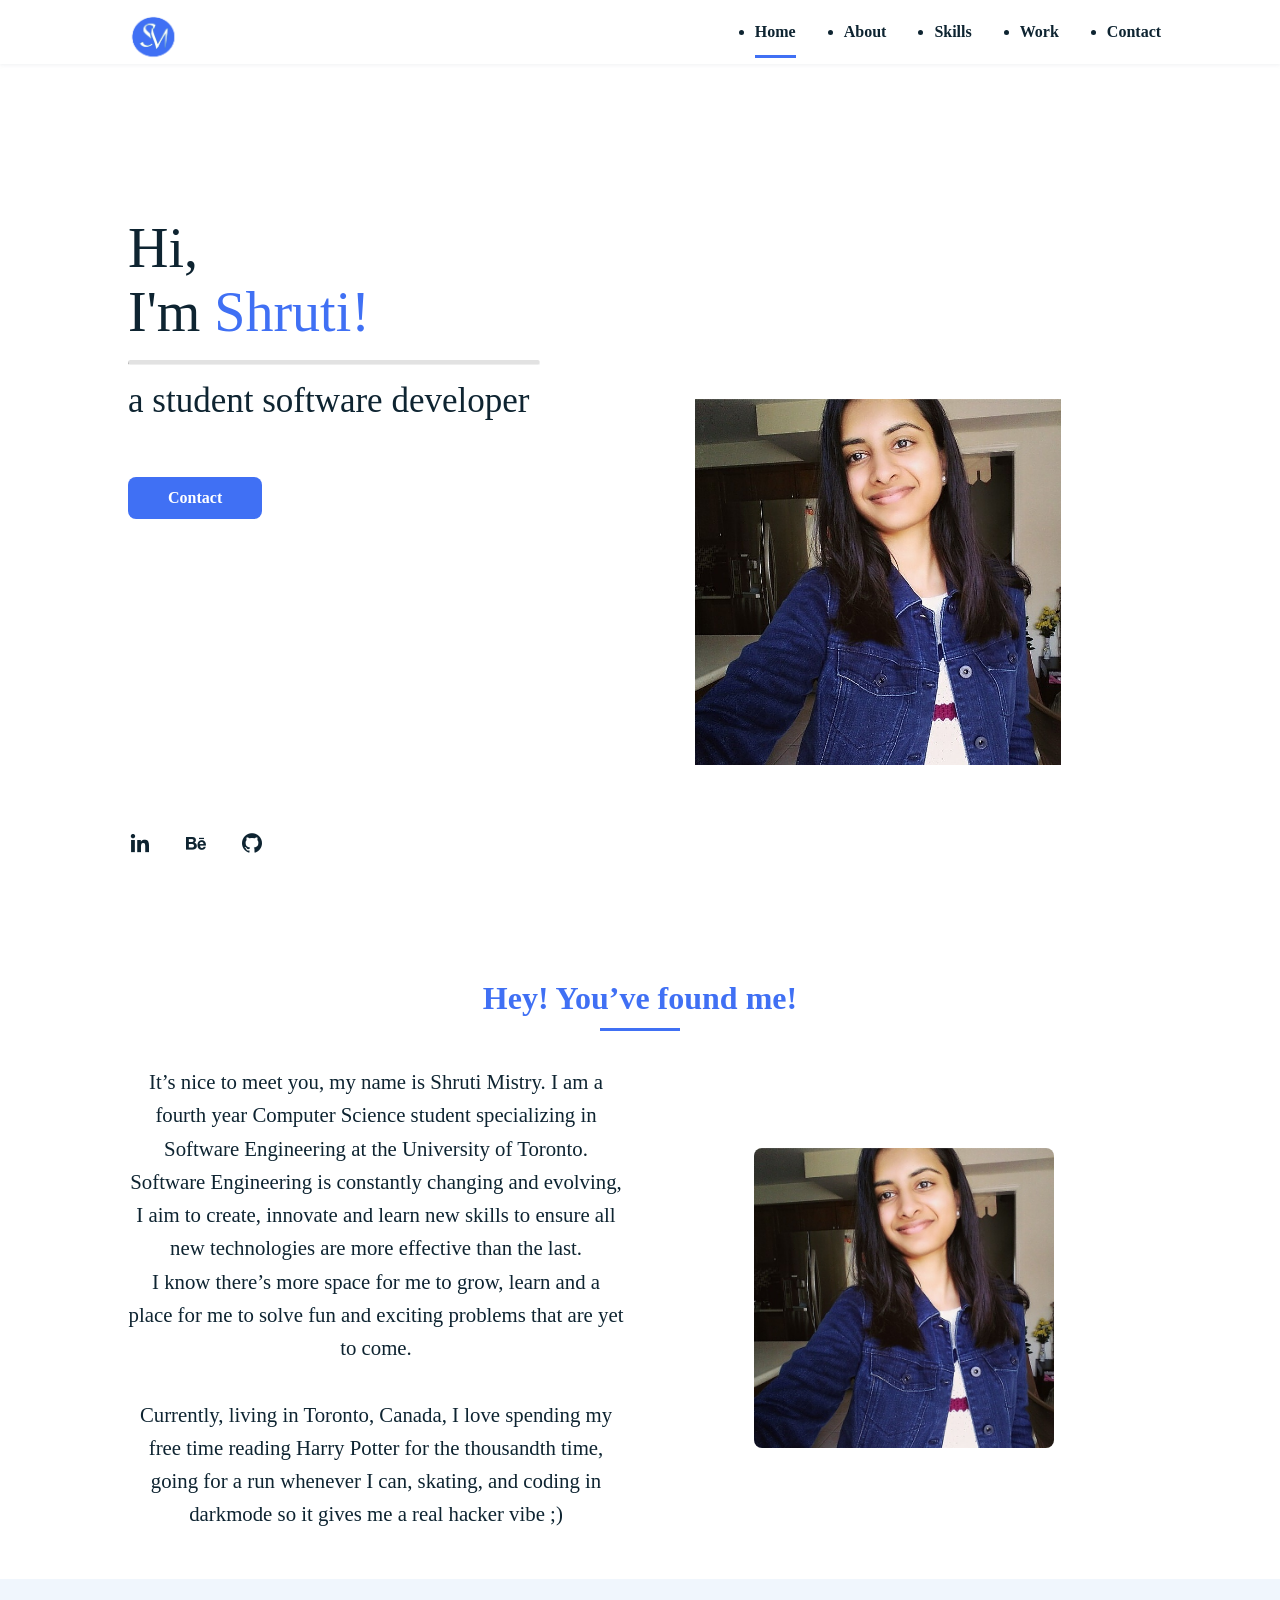
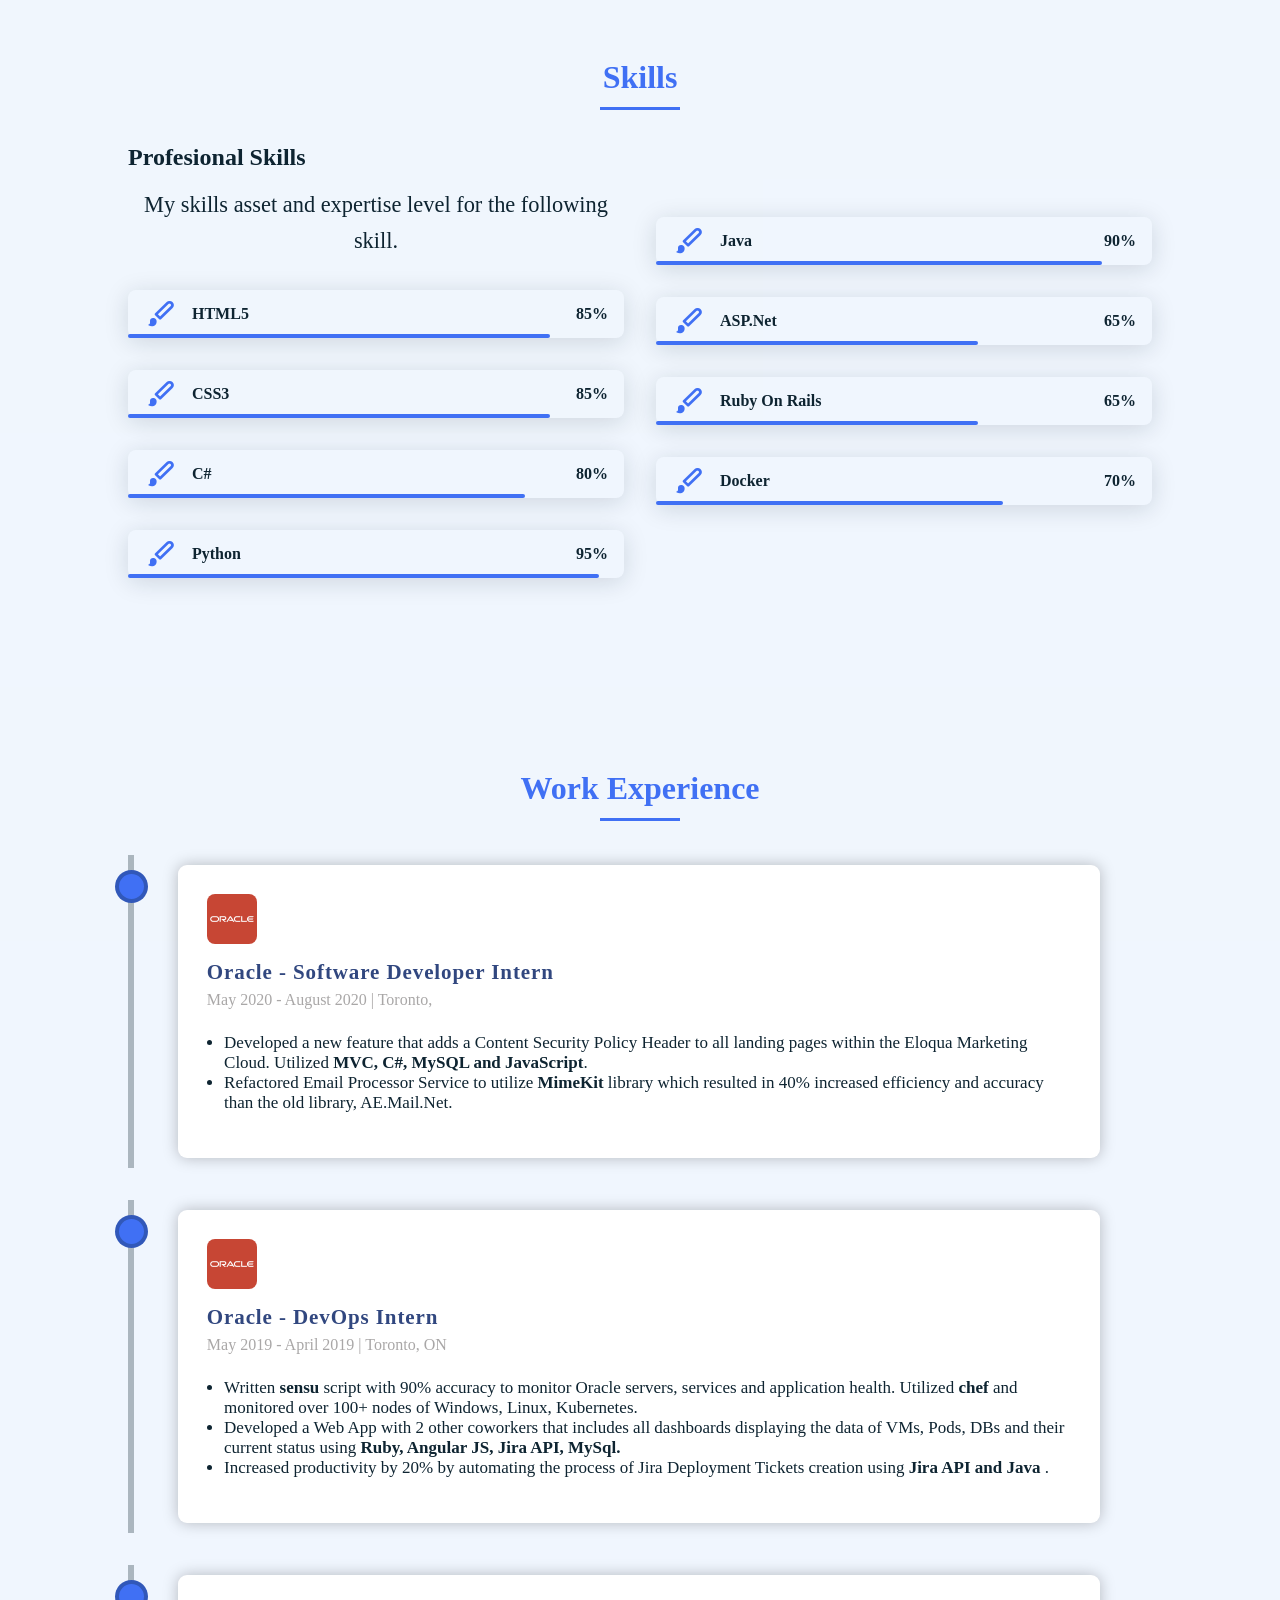
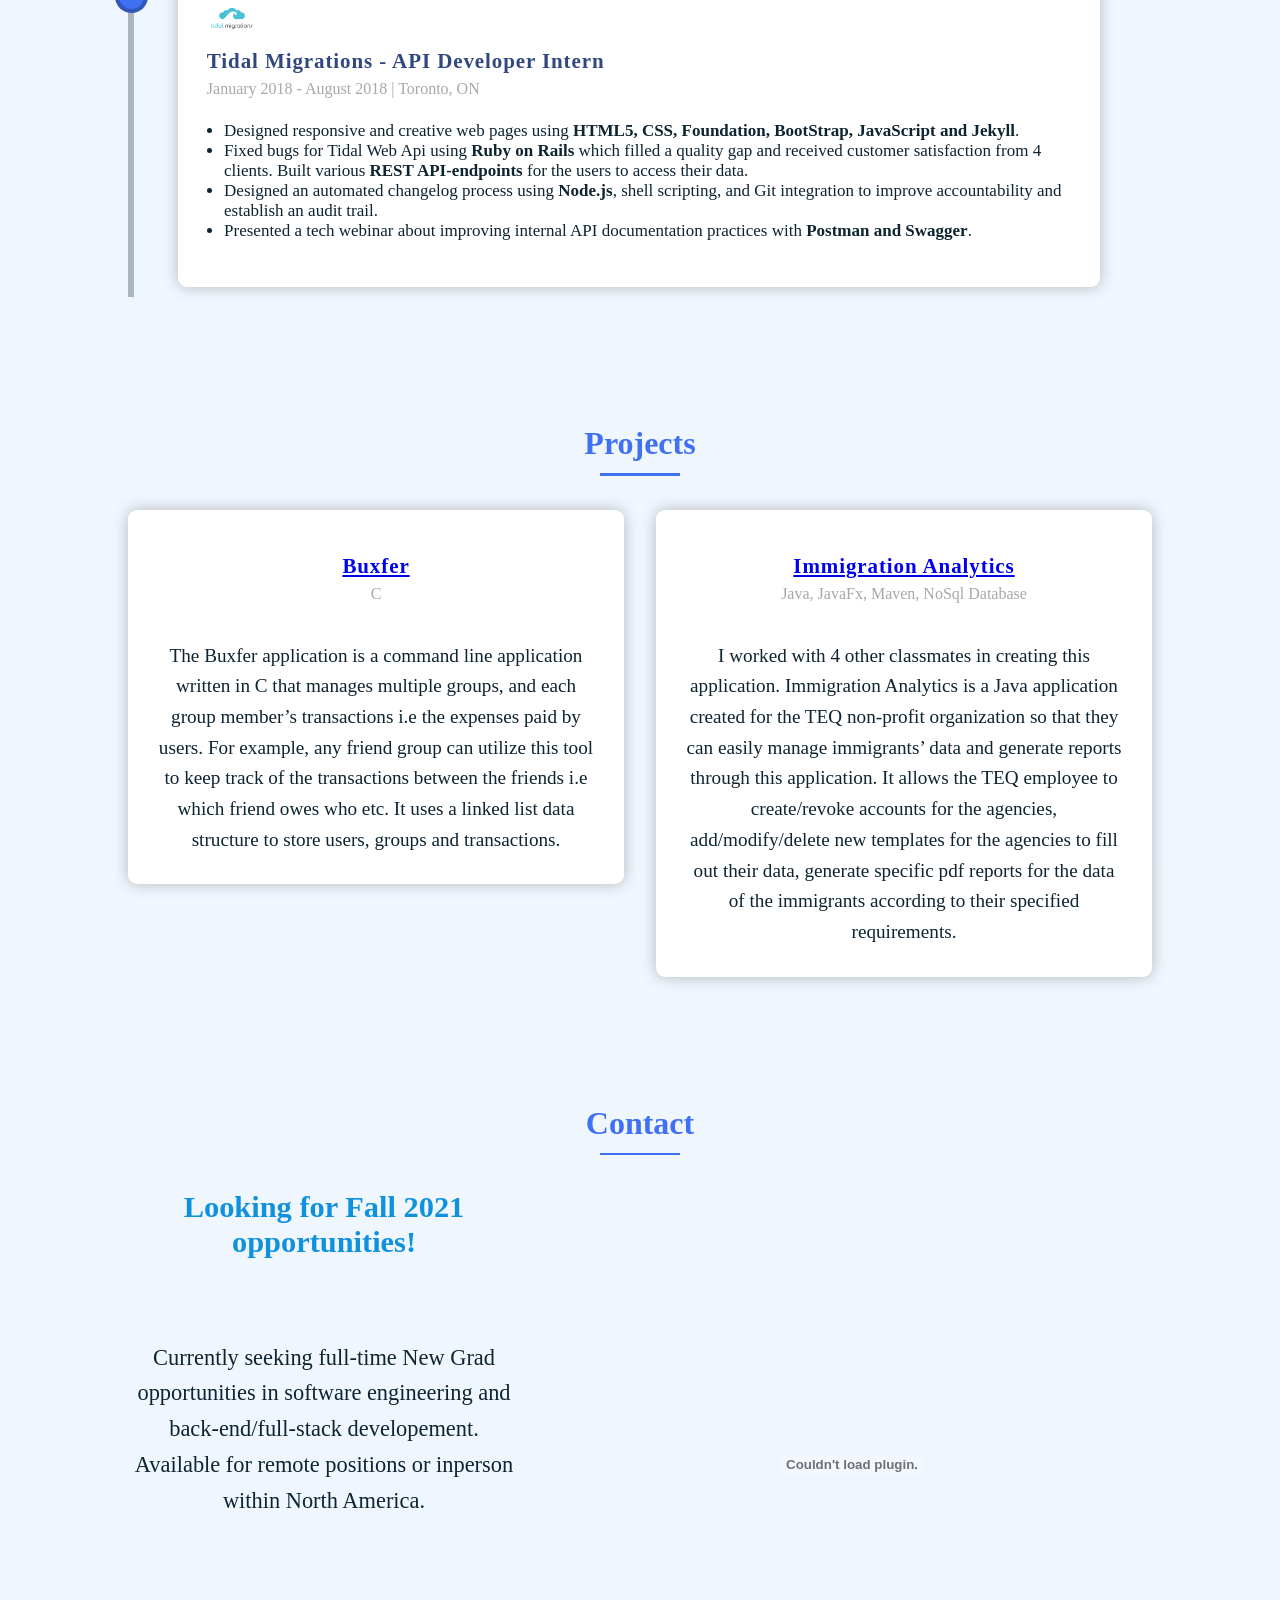
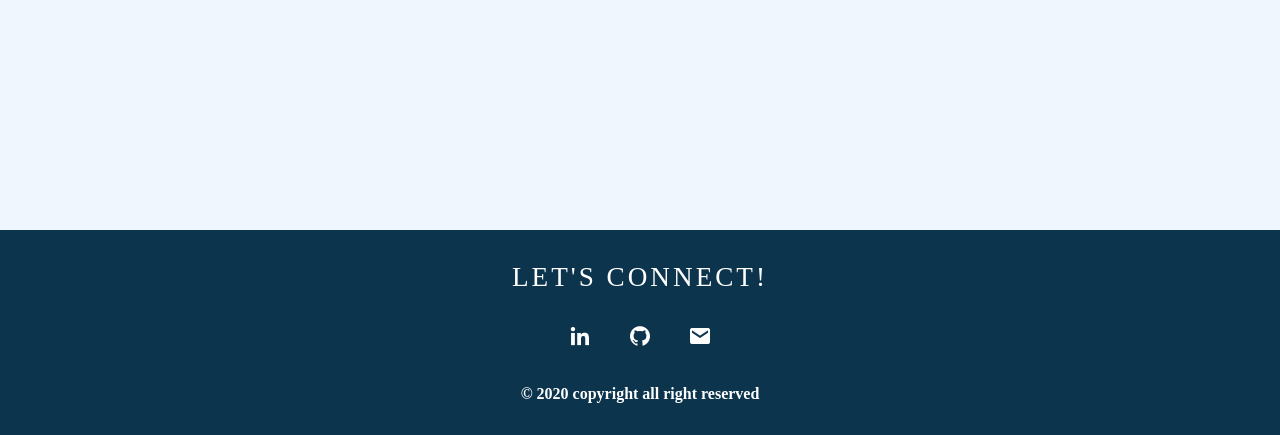
==== commit c937e6ab: "update work and proj" ====
--- a/index.html
+++ b/index.html
@@ -233,8 +233,8 @@
                           </p>
                           <p style="font-size:1.0rem; font-family: ''Source Sans Pro', 'Cabin', arial'; text-align: left; line-height: 1.9;">
                            <ul>
-                             <li>Maintained uptime of QA environments through creation, monitoring and maintenance of web, database, and service serves using <b>Chef and Sensu Monitoring </b>.</li>
-                             <li>Reduced build failures by 50% in the <b>TeamCity CI </b> pipeline.</li>
+                             <li>Written <b>sensu</b> script with 90% accuracy to monitor Oracle servers, services and application health. Utilized <b>chef</b> and monitored over 100+ nodes of Windows, Linux, Kubernetes.</li>
+                             <li>Developed a Web App with 2 other coworkers that includes all dashboards displaying the data of VMs, Pods, DBs and their current status using <b>Ruby, Angular JS, Jira API, MySql.</b></li>
                              <li>Increased productivity by 20% by automating the process of Jira Deployment Tickets creation using <b>Jira API and Java </b>.</li>
                            </ul>
                           </p>
@@ -255,6 +255,7 @@
                              <li>Designed responsive and creative web pages using <b>HTML5, CSS, Foundation, BootStrap, JavaScript and Jekyll</b>.</li>
                              <li>Fixed bugs for Tidal Web Api using <b>Ruby on Rails</b> which filled a quality gap and received customer satisfaction from 4 clients. Built various <b>REST API-endpoints</b> for the users to access their data.</li>
                              <li>Designed an automated changelog process using <b>Node.js</b>, shell scripting, and Git integration to improve accountability and establish an audit trail.</li>
+                             <li>Presented a tech webinar about improving internal API documentation practices with <b>Postman and Swagger</b>.</li>
                            </ul>
                           </p>
                         </div>
@@ -299,6 +300,7 @@
                     <div class="projects_allitems">
                         <div class="project_item">
                             <h2> <a href="https://github.com/shrutimistry/Buxfer"> <u>Buxfer</u></a> </h2>
+                            <p style="font-size:1.0rem; font-family: ''Source Sans Pro', 'Cabin', arial'; text-align: center; line-height: 1.9; color: #a9a7a7; font-weight: 0.03;"> C </p>
                             <p style="font-size:1.2rem; font-family: ''Source Sans Pro', 'Cabin', arial'; text-align: center; line-height: 1.6;">
                                 <br>
                                 The Buxfer application is a command line application written in C that manages multiple groups, and each group member’s transactions i.e the expenses paid by users. For example, any friend group can utilize this tool to keep track of the transactions between the friends i.e which friend owes who etc. It uses a linked list data structure to store users, groups and transactions.
@@ -307,6 +309,7 @@
                     </div>
                     <div class="project_item">
                             <h2> <a href="https://github.com/shrutimistry/Team21"><u>Immigration Analytics</u></a> </h2>
+                            <p style="font-size:1.0rem; font-family: ''Source Sans Pro', 'Cabin', arial'; text-align: center; line-height: 1.9; color: #a9a7a7; font-weight: 0.03;"> Java, JavaFx, Maven, NoSql Database </p>
                             <p style="font-size:1.2rem; font-family: ''Source Sans Pro', 'Cabin', arial'; text-align: center; line-height: 1.6;">
                                 <br>
                                 I worked with 4 other classmates in creating this application. Immigration Analytics is a Java application created for the TEQ non-profit organization so that they can easily manage immigrants’ data and generate reports through this application. It allows the TEQ employee to create/revoke accounts for the agencies, add/modify/delete new templates for the agencies to fill out their data, generate specific pdf reports for the data of the immigrants according to their specified requirements.
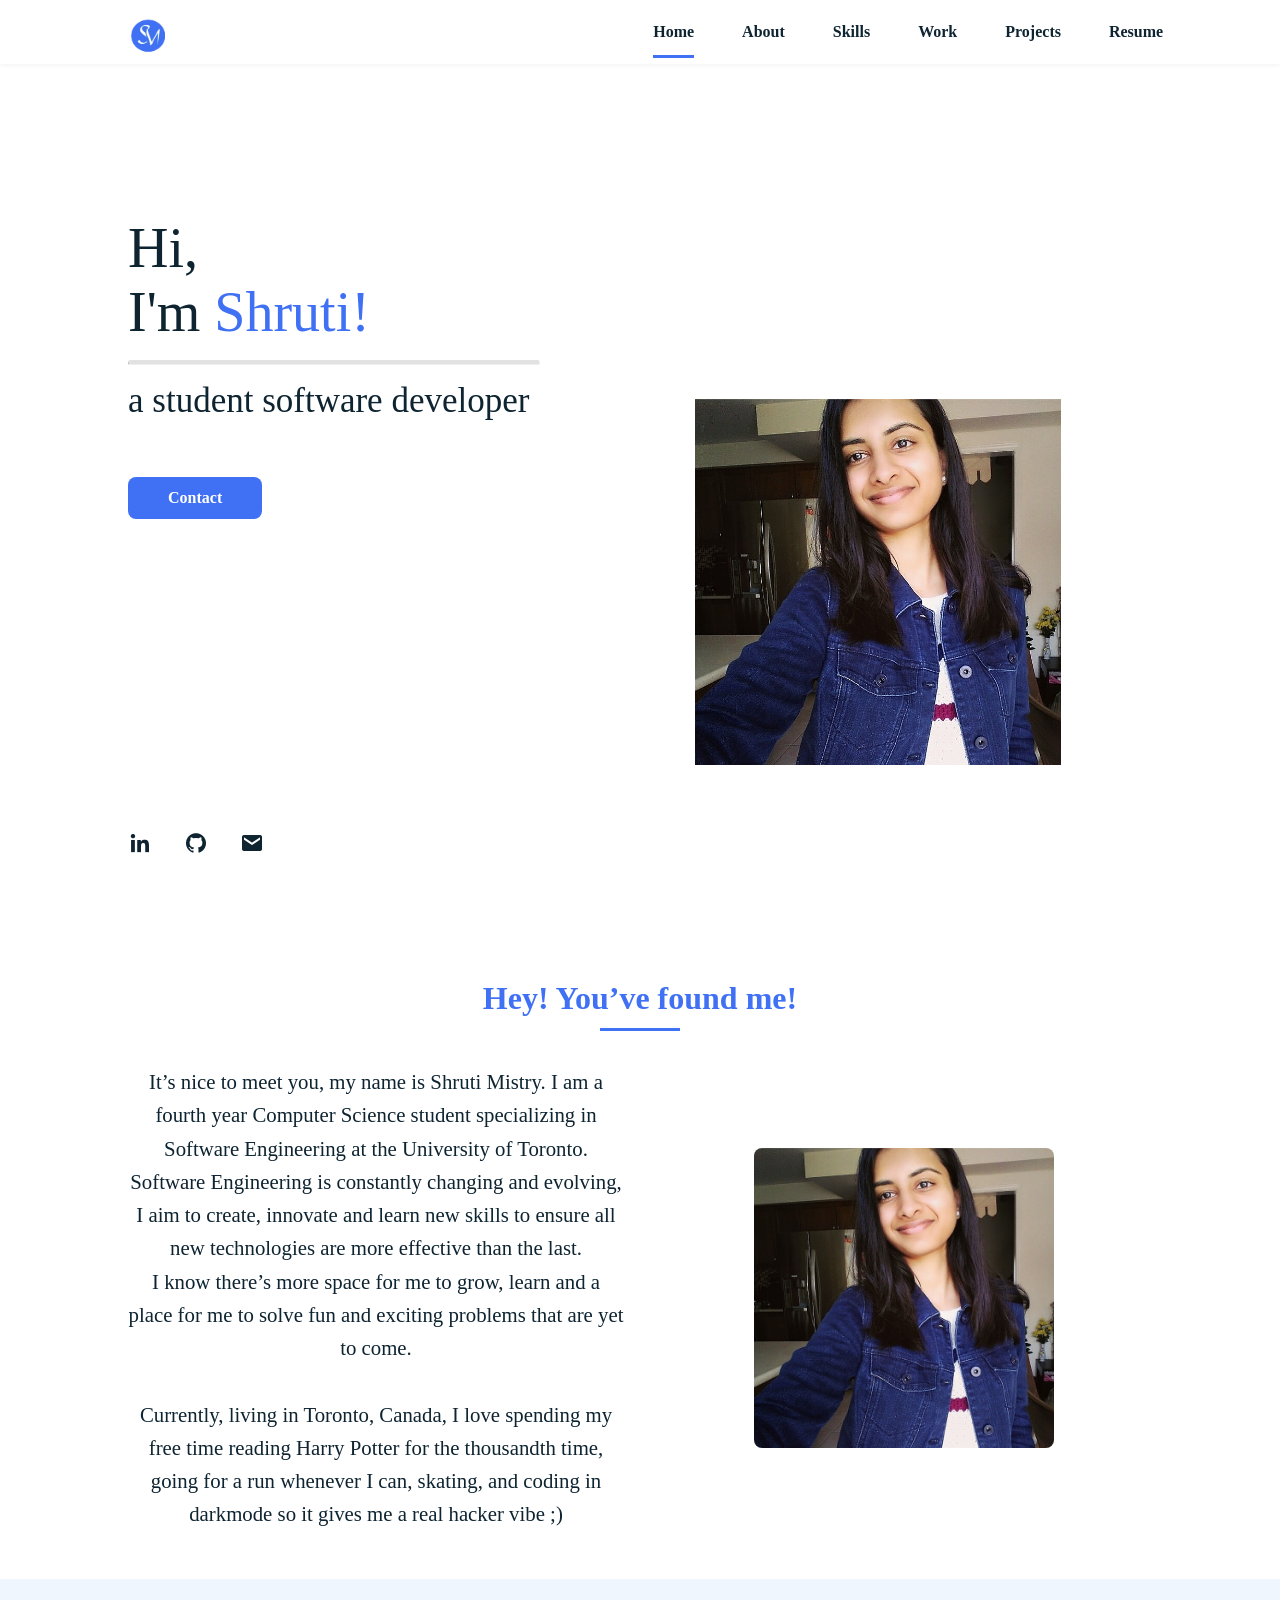
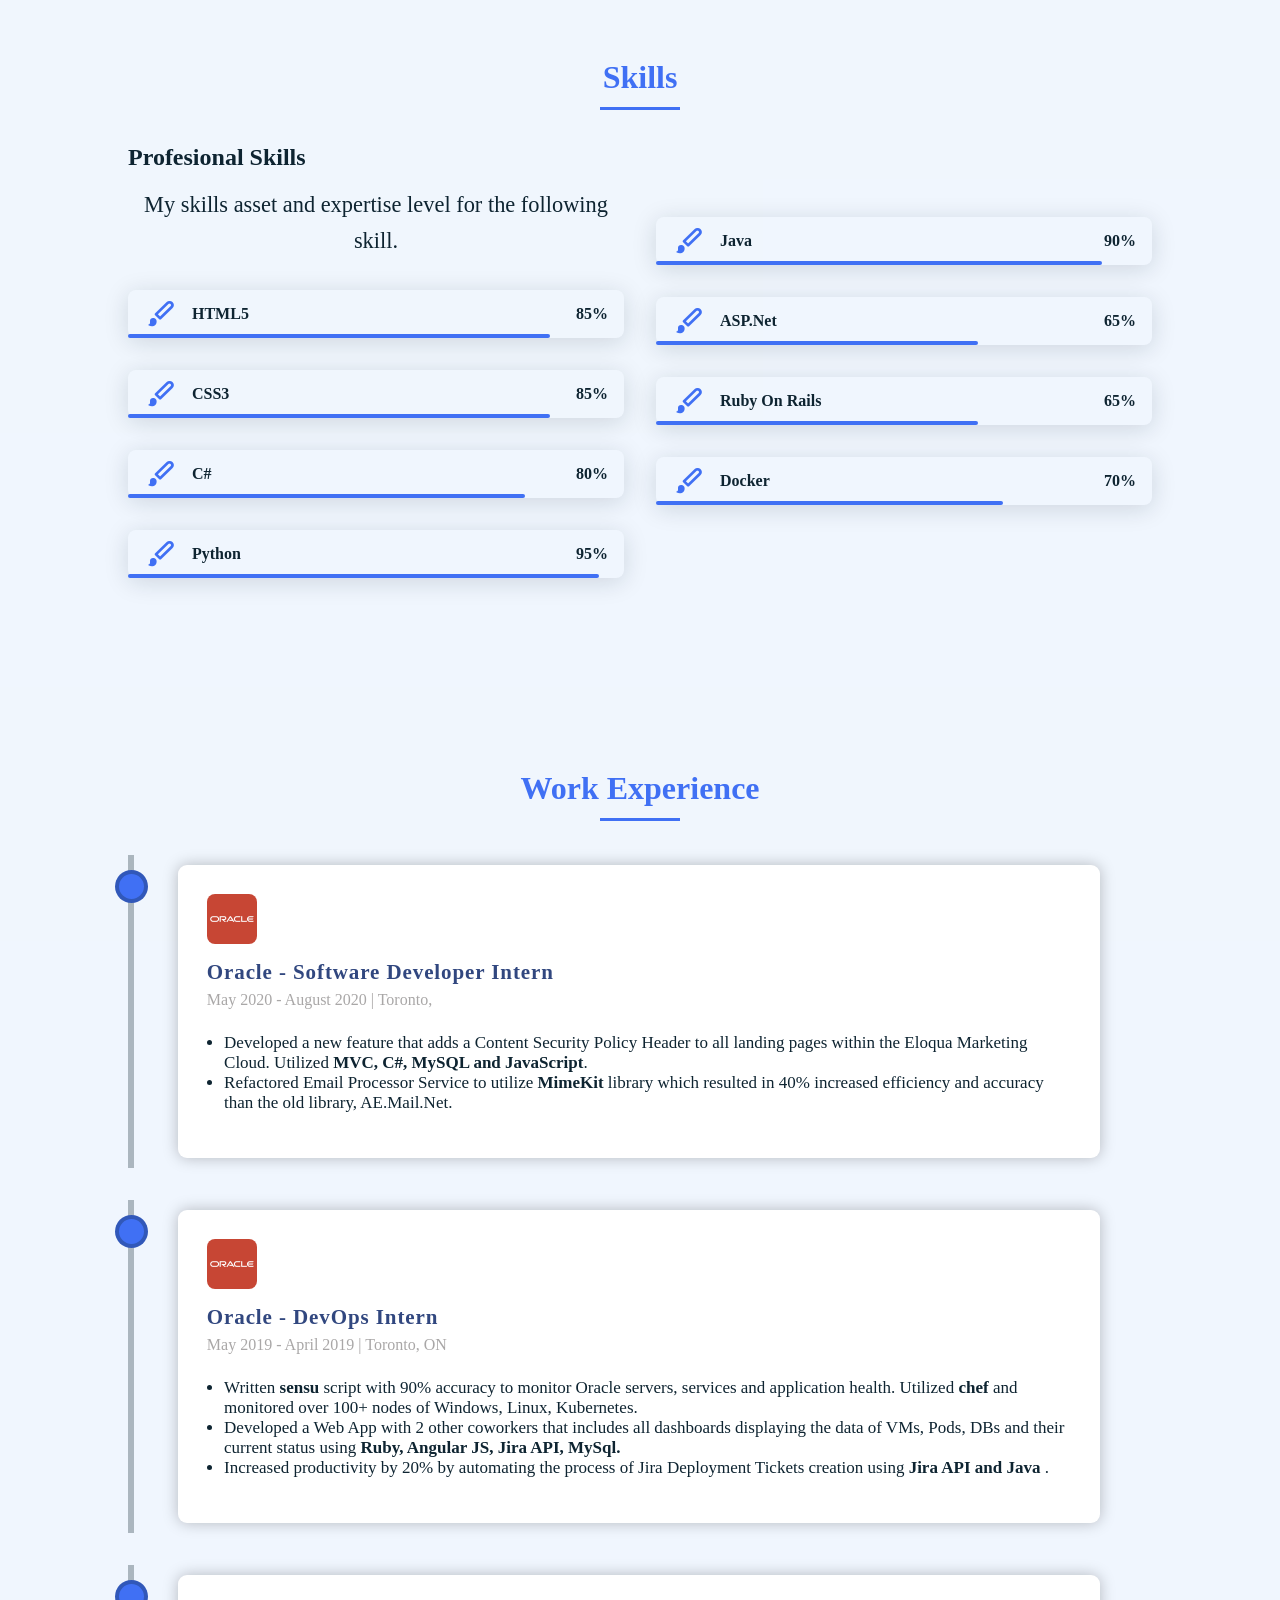
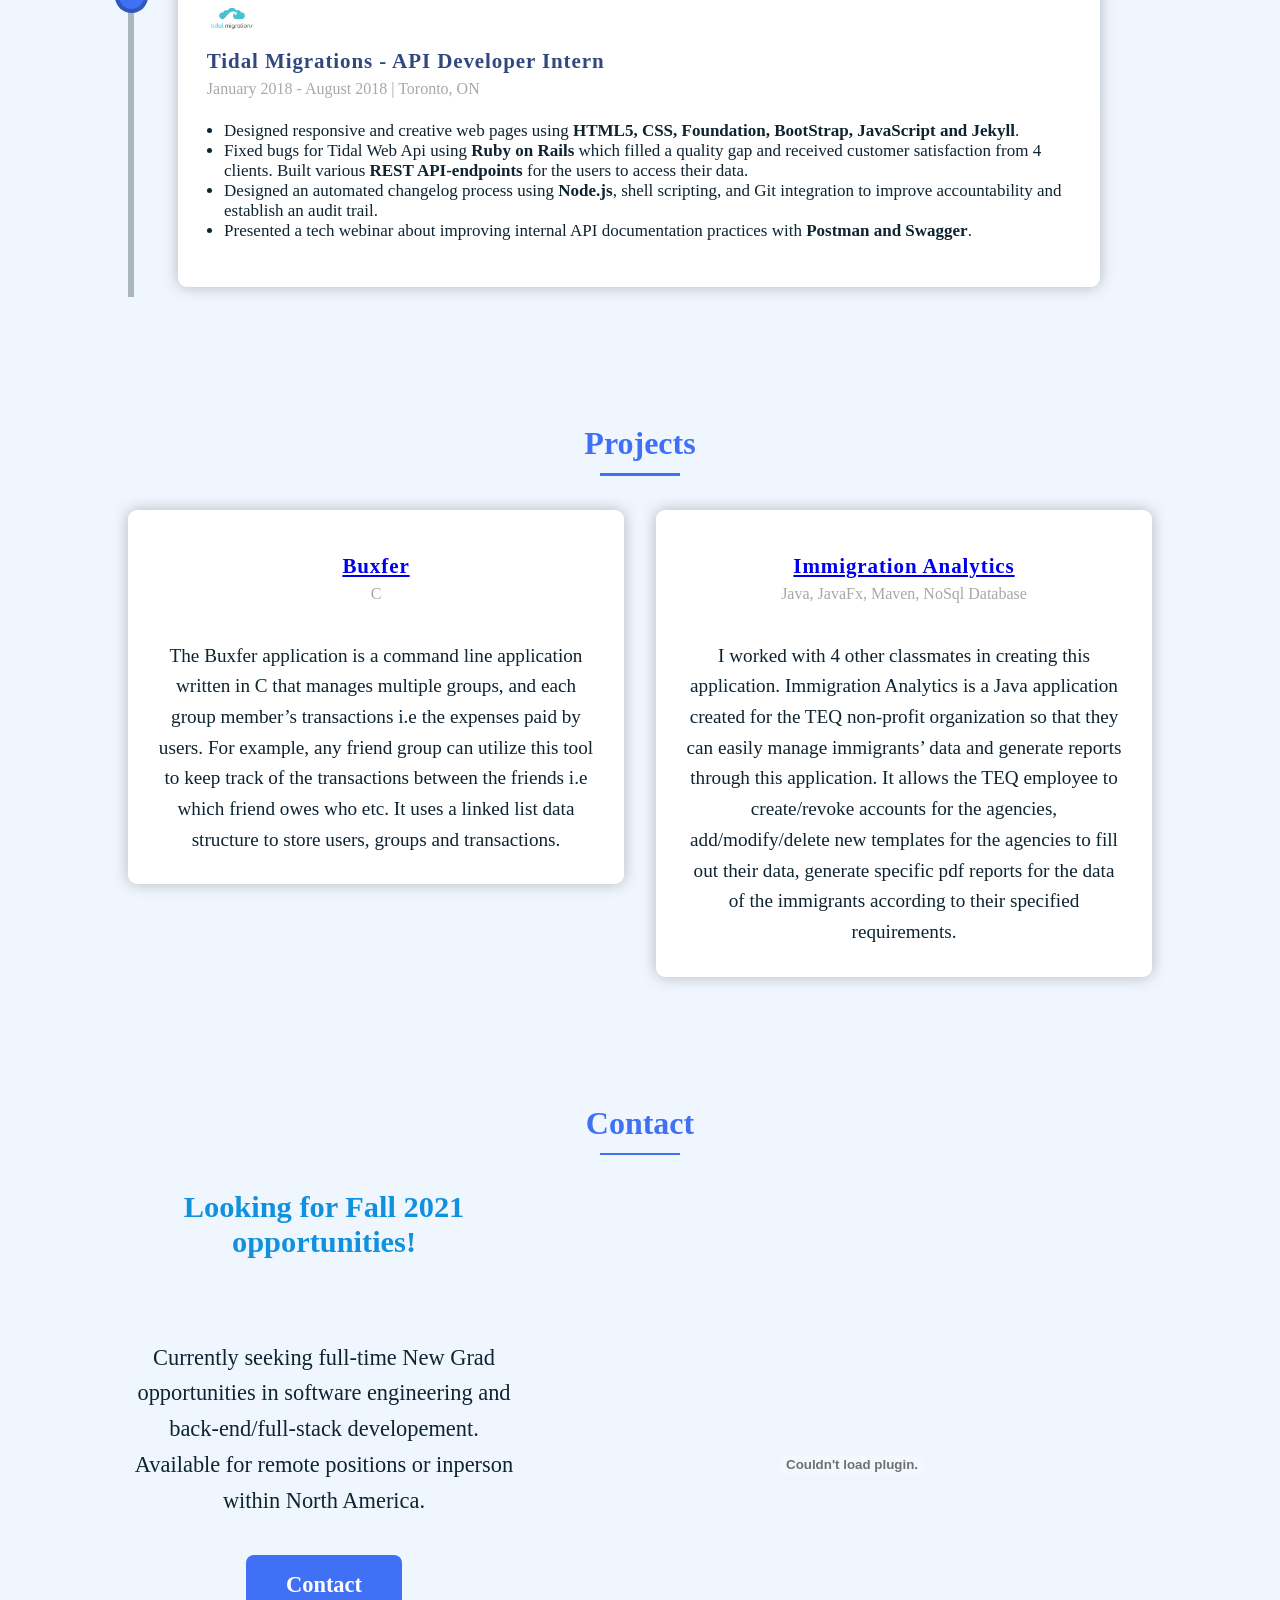
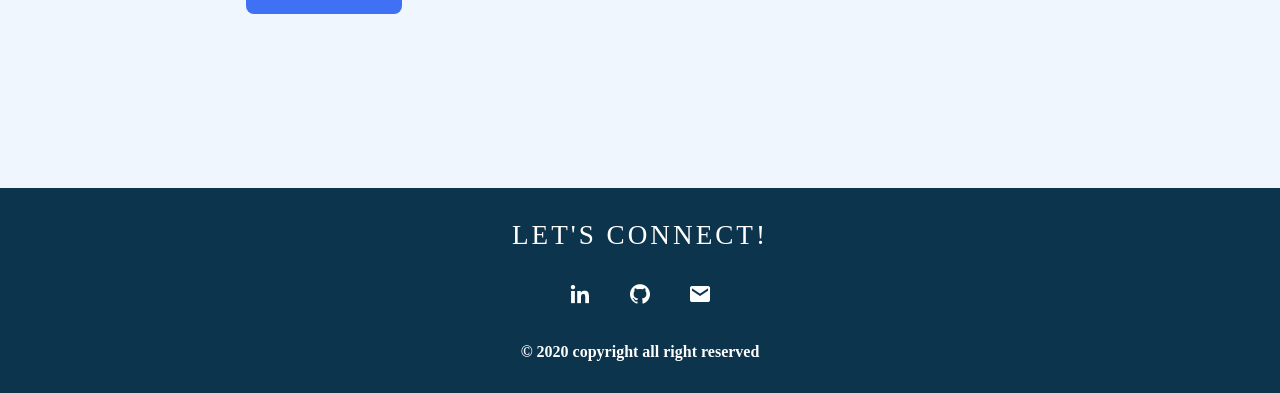
==== commit d82e00a7: "change contact links" ====
--- a/index.html
+++ b/index.html
@@ -16,7 +16,7 @@
         <header class="l-header">
             <nav class="nav bd-grid">
                 <div>
-                    <a href="https://shrutimistry.github.io/"><img class="logo__img" src="assets/images/mylogo.png" alt=""></a>
+                    <a href="#home"><img class="logo__img" src="assets/images/mylogo.png" alt=""></a>
                     <!-- <a href="#">Shruti</a> -->
                 </div>
 
@@ -26,7 +26,8 @@
                         <li class="nav__item"><a href="#about" class="nav__link">About</a></li>
                         <li class="nav__item"><a href="#skills" class="nav__link">Skills</a></li>
                         <li class="nav__item"><a href="#work" class="nav__link">Work</a></li>
-                        <li class="nav__item"><a href="#contact" class="nav__link">Contact</a></li>
+                        <li class="nav__item"><a href="#project" class="nav__link">Projects</a></li>
+                        <li class="nav__item"><a href="#contact" class="nav__link">Resume</a></li>
                     </ul>
                 </div>
 
@@ -45,13 +46,13 @@
                     <h1 class="home__title" style="font-size:35px;"> a student software developer </h1>
                 </div>
                 <div>
-                    <a href="#" class="button">Contact</a>
+                    <a href="#contact" class="button">Contact</a>
                 </div>
 
                 <div class="home__social">
-                    <a href="" class="home__social-icon"><i class='bx bxl-linkedin'></i></a>
-                    <a href="" class="home__social-icon"><i class='bx bxl-behance' ></i></a>
-                    <a href="" class="home__social-icon"><i class='bx bxl-github' ></i></a>
+                    <a href="https://www.linkedin.com/in/shruti-mistry/" class="home__social-icon"><i class='bx bxl-linkedin'></i></a>
+                    <a href="https://github.com/shrutimistry" class="home__social-icon"><i class='bx bxl-github' ></i></a>
+                    <a href="mailto:shrutivmistry@gmail.com" class="home__social-icon"><i class='bx bxs-envelope' ></i></a>
                 </div>
 
                 <div class="home__img">    
@@ -294,7 +295,7 @@
             </section>
 
             <!--===== PROJECTS =====-->
-                <section class="project section " id="work" style="background-color: #ebf3fdbd;">
+                <section class="project section " id="project" style="background-color: #ebf3fdbd;">
                 <h2 class="section-title" >Projects</h2>
                 <div class="projects__container bd-grid">
                     <div class="projects_allitems">
@@ -335,16 +336,18 @@
                     <embed style="position: relative; display: block;" src="assets/images/resumesept2020_ShrutiMistry.pdf" width="600px" height="550px" />
                     <p style="font-size:1.4rem; font-family: ''Source Sans Pro', 'Cabin', arial'; text-align: center; line-height: 1.6; margin-top: -400px">
                      Currently seeking full-time New Grad opportunities in software engineering and back-end/full-stack developement. Available for remote positions or inperson within North America.
+                     <br>
+                     <br>
+                    <a href="mailto:shrutivmistry@gmail.com" class="button contact">Contact</a>
+                    
                     </p>
+
                     
 
                         <!--<i class='bx bxs-paint skills__icon'></i> -->
                         <!--<box-icon class="skills__icon skills__names" name='expand-alt'></box-icon>-->
                     
                     <!--<i style="position: absolute;" class='bx bx-expand skills__icon'></i> -->
-                </div>
-                <div>
-                    <a style= "margin-left: -400%;" href="#" class="button">Contact</a>
                 </div>
             </section>
         </main>
--- a/assets/css/styles.css
+++ b/assets/css/styles.css
@@ -505,6 +505,7 @@
   .nav__list{
     display: flex;
     padding-top: 0;
+    list-style: none;
   }
   .nav__item{
     margin-left: var(--mb-6);
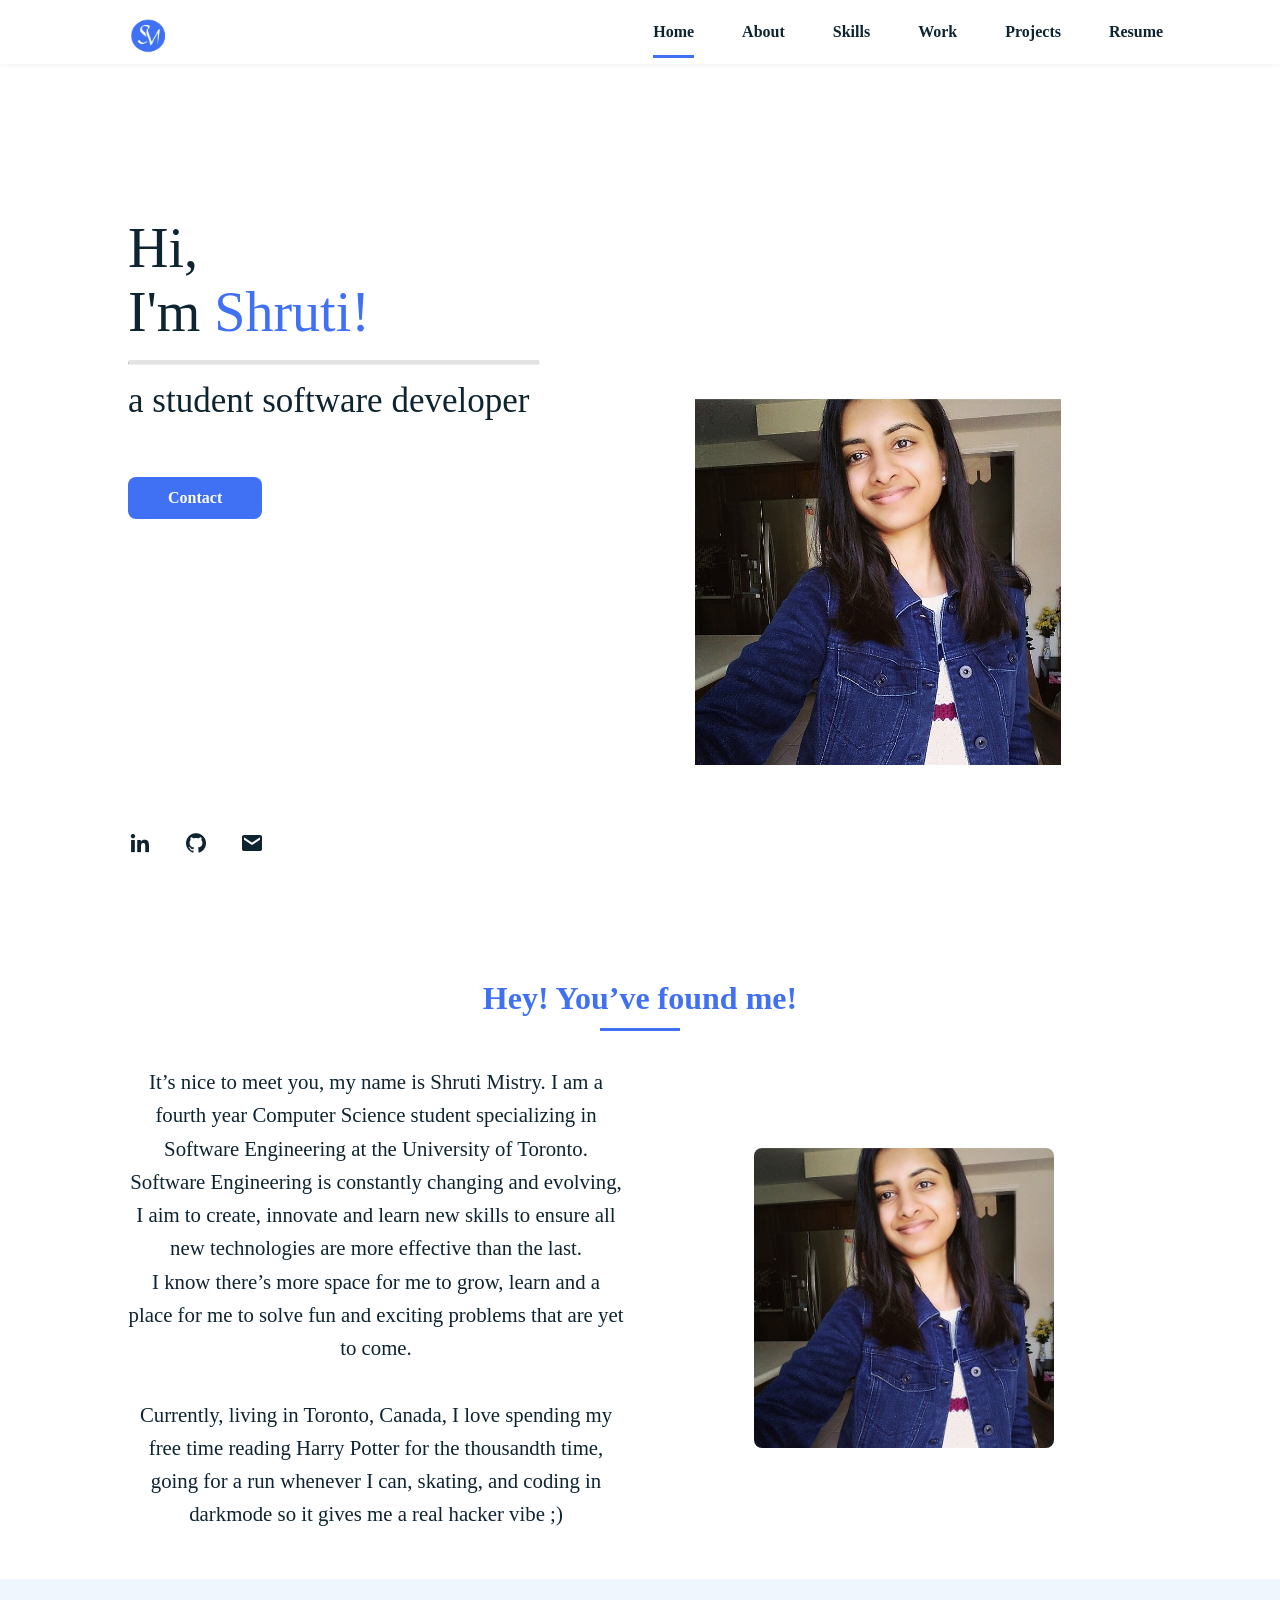
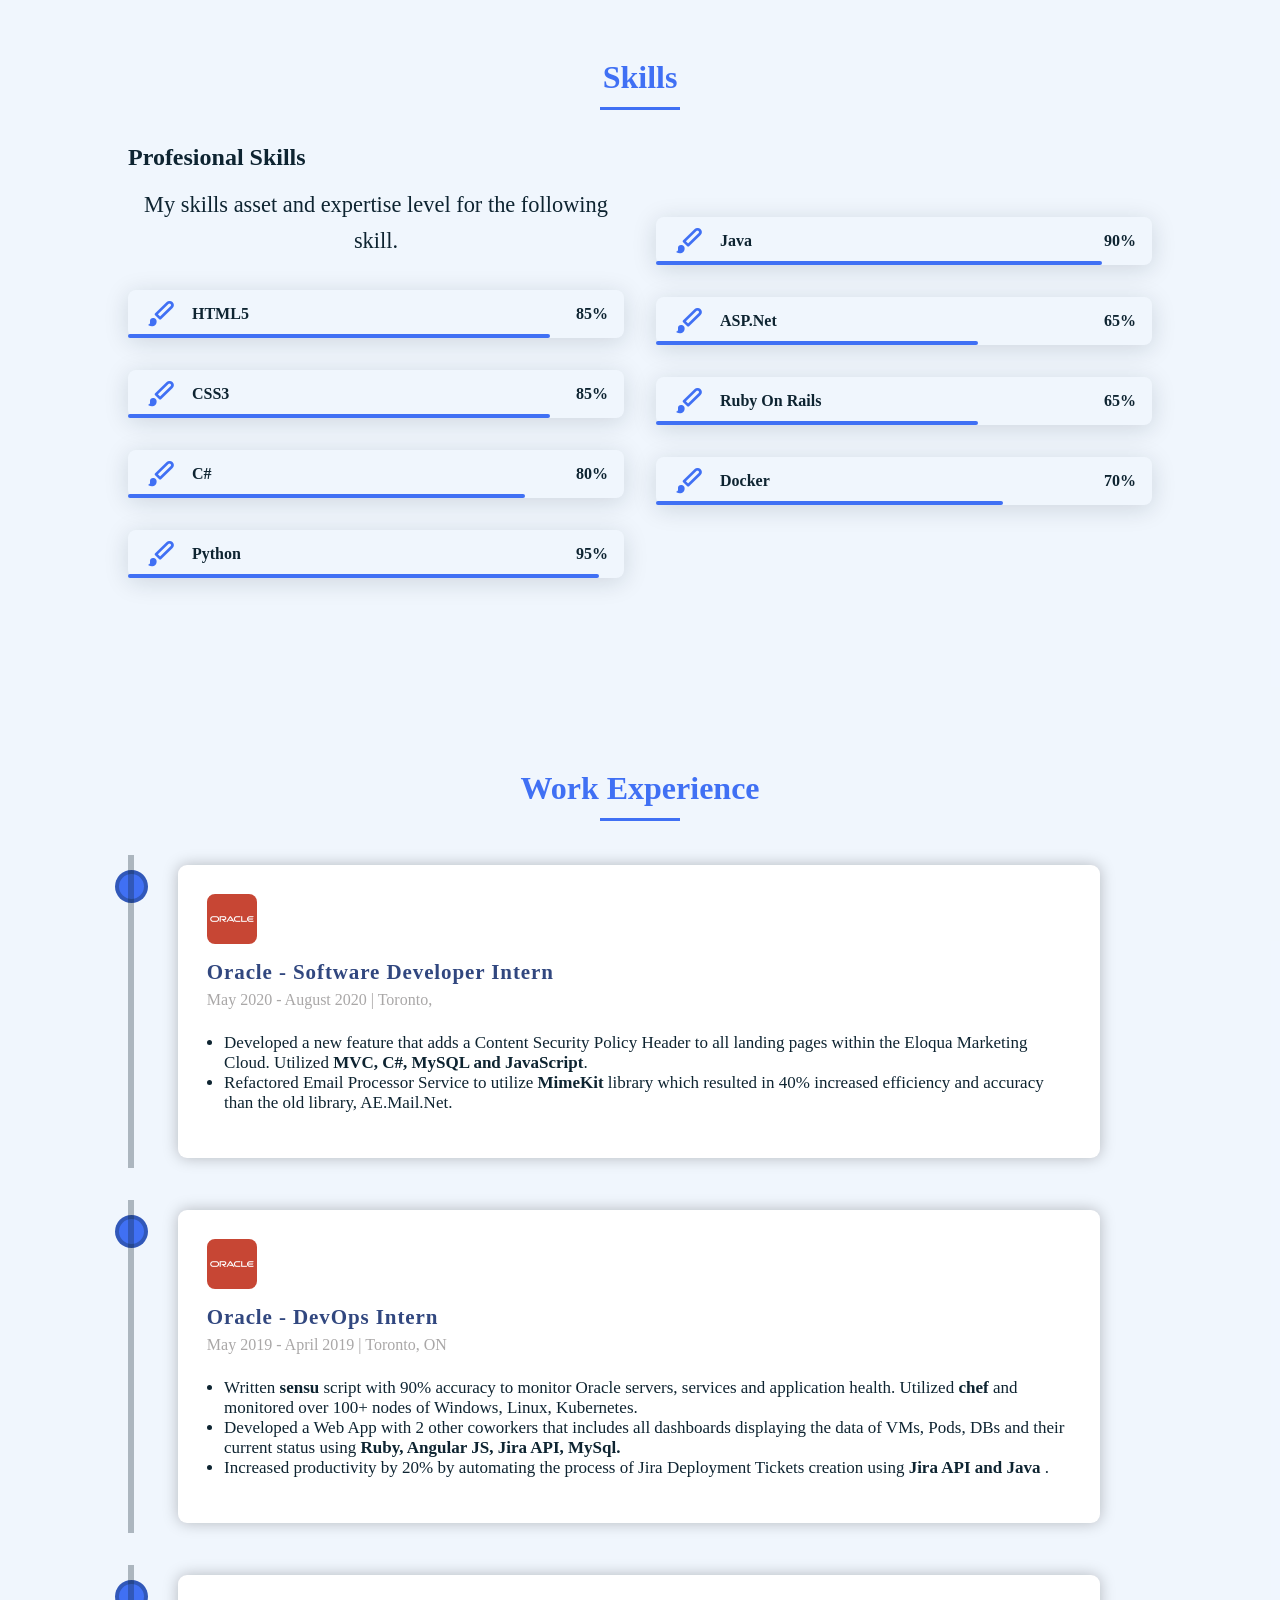
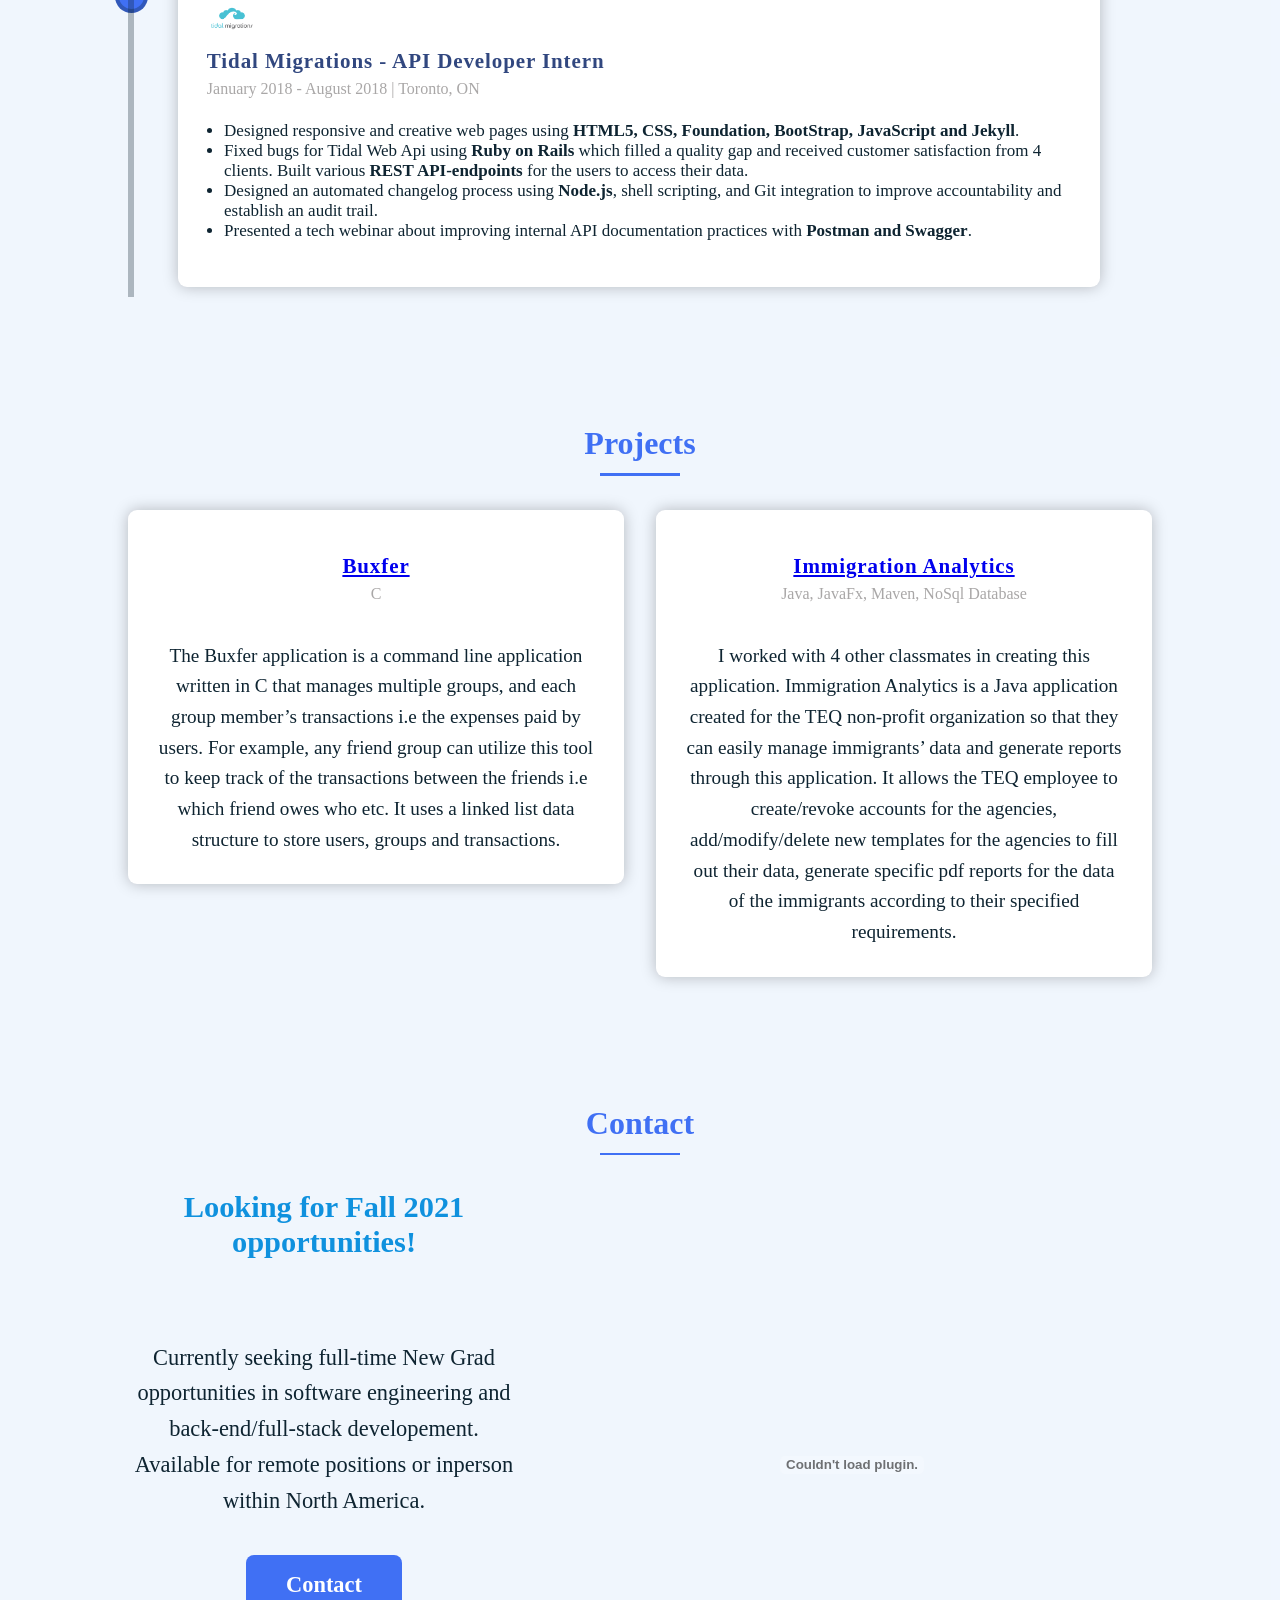
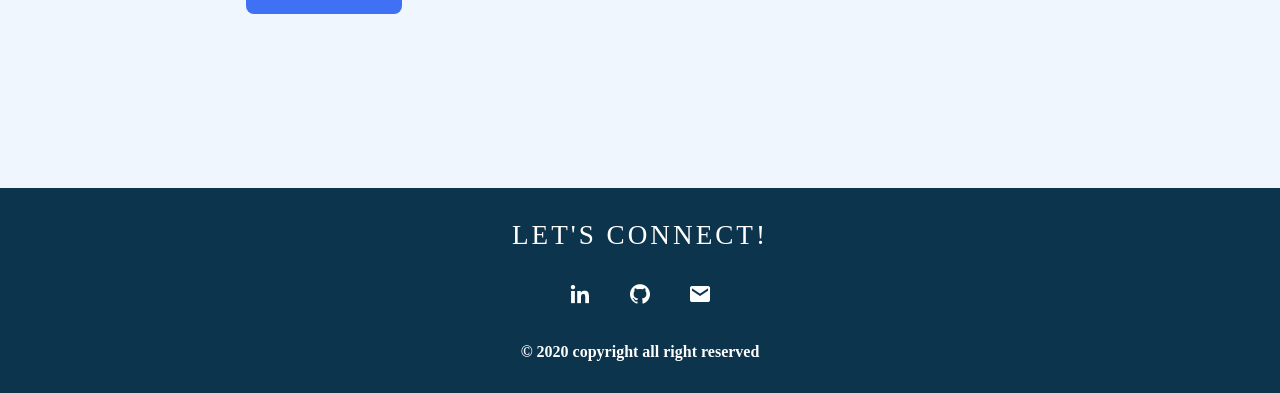
==== commit 6da64718: "update resume" ====
--- a/index.html
+++ b/index.html
@@ -333,7 +333,7 @@
                     </form>
                 -->
                     <h1 class="skills__subtitle" style="font-size: 1.9rem; font-family: ''Source Sans Pro', 'Cabin', arial'; color: #0f91de; text-align: center;">Looking for Fall 2021 opportunities!</h1>
-                    <embed style="position: relative; display: block;" src="assets/images/resumesept2020_ShrutiMistry.pdf" width="600px" height="550px" />
+                    <embed style="position: relative; display: block;" src="assets/images/resume_jan_2021.pdf" width="600px" height="550px" />
                     <p style="font-size:1.4rem; font-family: ''Source Sans Pro', 'Cabin', arial'; text-align: center; line-height: 1.6; margin-top: -400px">
                      Currently seeking full-time New Grad opportunities in software engineering and back-end/full-stack developement. Available for remote positions or inperson within North America.
                      <br>
--- a/assets/css/styles.css
+++ b/assets/css/styles.css
@@ -1,584 +1,583 @@
-/*===== GOOGLE FONTS =====*/
-@import url('https://fonts.googleapis.com/css2?family=Poppins:wght@400;600;700&display=swap');
-/*===== VARIABLES CSS =====*/
-:root{
-  --header-height: 3rem;
-  --font-semi: 600;     
-}
-
-
-/*===== Colours =====*/
-:root {
-  --first-color: #4070F4;
-  --second-color: #0E2431;
-};
-
-/*===== Typography =====*/
-:root {
-  --body-font: 'Cabin';
-  --head-font: 'Cabin';
-  --big-font-size: 2rem;
-  --h2-font-size: 1.25rem;
-  --normal-font-size: 0.938rem;
-}
-@media screen and (min-width: 768px) {
-  :root {
-  --big-font-size: 3.5rem;
-  --h2-font-size: 2rem;
-  --normal-font-size: 1rem;
-}
-
-/*===== Margins =====*/
-:root {
-  --mb-1: 0.5rem;
-  --mb-2: 1rem;
-  --mb-3: 1.5rem;
-  --mb-4: 2rem;
-  --mb-5: 2.5rem;
-  --mb-6: 3rem;
-};
-
-/*===== z-index =====*/
-:root {
-  --z-back: -10;
-  --z-normal: 1;
-  --z-tooltip: -10;
-  --z-fixed: 100;
-};
-
-/*===== BASE =====*/
-*,::before,::after{
-  box-sizing:border-box;
-}
-html {
-  scroll-behavior: : smooth;
-}
-body {
-  margin: var(--header-height) 0 0 0;
-  font-family: var(--body-font);
-  font-size: var(--normal-font-size);
-  color: var(--second-color);
-}
-h1,h2,p {
-  margin: 0;
-}
-ul {
-  margin-left:2%;
-  padding: 0;
-}
-a {
-  text-decoration: none;
-}
-img {
-  max-width: 100%;
-  height: auto;
-  display: block;
-}
-
-.section-title{
-  position: relative;
-  font-family: 'Cabin';
-  font-size: var(--h2-font-size);
-  color: var(--first-color);
-  margin-top: var(--mb-2);
-  margin-bottom: var(--mb-4);
-  text-align: center;
-}
-
-.section-title::after{
-  position: absolute;
-  content: "";
-  width: 64px;
-  height: 0.18rem;
-  left: 0;
-  right: 0;
-  margin: auto;
-  top: 2rem;
-  background-color: var(--first-color);
-} 
-
-.section{
-  padding-top: 3rem;
-  padding-bottom: 2rem;
-}
-
-/*===== LAYOUT =====*/
-.bd-grid{
-  max-width: 1024px;
-  display: grid;
-  grid-template-columns: 100%;
-  grid-column-gap: 2rem;
-  width: calc(100% - 2rem);
-  margin-left: var(--mb-2);
-  margin-right: var(--mb-2);
-}
-.l-header{
-  width: 100%;
-  position: fixed;
-  top: 0;
-  left: 0;
-  z-index: var(--z-fixed);
-  background-color: #fff;
-  box-shadow: 0 1px 4px rgba(146,161,176,.15);
-}
-
-/*===== NAV =====*/
-.nav{
-  height: var(--header-height);
-  display: flex;
-  justify-content: space-between;
-  align-items: center;
-  font-weight: var(--font-semi);
-}
-@media screen and (max-width: 768px){
-  .nav__menu{
-    position: fixed;
-    top: var(--header-height);
-    right: -100%;
-    width: 80%;
-    height: 100%;
-    padding: 2rem;
-    background-color: var(--second-color);
-  }
-}
-.nav__item{
-  margin-bottom: var(--mb-4);
-}
-.nav__link{
-  position: relative;
-  color: #fff;
-}
-.nav__link:hover{
-  position: relative;
-}
-.nav__link:hover::after{
-  position: absolute;
-  content: "";
-  width: 100%;
-  height: 0.18rem;
-  left: 0;
-  top: 2rem;
-  background-color: var(--first-color);
-}
-.nav__logo{
-  color: var(--second-color);
-}
-.nav__toggle{
-  color: var(--second-color);
-  font-size: 1.5rem;
-  cursor: pointer;
-}
-.logo__img {
-  max-width: 20%;
-  margin-left: -5%;
-  margin-top: 3.5%;
-}
-
-/*Active menu*/
-.active::after{
-  position: absolute;
-  content: "";
-  width: 100%;
-  height: 0.18rem;
-  left: 0;
-  top: 2rem;
-  background-color: var(--first-color);
-}
-
-/*=== Show menu ===*/
-.show{
-  right: 0;
-}
-
-/*==== separator ====*/
-
-hr.rounded {
-  border-top: 4px solid #e2e2e2;
-  border-radius: 5px;
-  margin: 0px;
-  width: 40%;
-}
-
-/*===== HOME =====*/
-.home{
-  height: calc(100vh - 3rem);
-  row-gap: 1rem;
-}
-.home__data{
-  align-self: center;
-  margin-top: 5%;
-}
-.home__title{
-  font: var(--head-font);
-  font-size: var(--big-font-size);
-  margin-top: var(--mb-2);
-  margin-bottom: var(--mb-5);
-}
-.home__title-color{
-  color: var(--first-color);
-}
-.home__social{
-  display: flex;
-  flex-direction: column;
-}
-.home__social-icon{
-  width: max-content;
-  margin-bottom: var(--mb-2);
-  font-size: 1.5rem;
-  color: var(--second-color);
-}
-.home__social-icon:hover{
-  color: var(--first-color);
-}
-.home__img{
-  position: absolute;
-  right: 0;
-  bottom: 0;
-  width: 295px;
-}
-
-/*BUTTONS*/
-.button{
-  display: inline-block;
-  background-color: var(--first-color);
-  color: #fff;
-  padding: .75rem 2.5rem;
-  font-weight: var(--font-semi);
-  border-radius: .5rem;
-}
-.button:hover{
-  box-shadow: 0 10px 36px rgba(0,0,0,.15);
-}
-
-/* ===== ABOUT =====*/
-.about__container{
-  row-gap: 2rem;
-  text-align: center;
-}
-.about__subtitle{
-  font-family: 'Source Sans Pro', 'Cabin', arial;
-  color: var(--first-color);
-  margin-bottom: var(--mb-2);
-}
-.about__img{
-  justify-self: center;
-}
-.about__img img{
-  width: 200px;
-  border-radius: .5rem;
-}
-
-/* ===== SKILLS =====*/
-.skills__container{
-  row-gap: 2rem;
-  text-align: center;
-}
-.skills__subtitle{
-  margin-bottom: var(--mb-2);
-}
-.skills__text{
-  margin-bottom: var(--mb-4);
-}
-.skills__data{
-  display: flex;
-  justify-content: space-between;
-  align-items: center;
-  position: relative;
-  font-weight: var(--font-semi);
-  padding: .5rem 1rem;
-  margin-bottom: var(--mb-4);
-  border-radius: .5rem;
-  box-shadow: 0 4px 25px rgba(14,36,49,.15);
-}
-.skills__icon{
-  font-size: 2rem;
-  margin-right: var(--mb-2);
-  color: var(--first-color);
-}
-.skills__names{
-  display: flex;
-  align-items: center;
-}
-.skills__bar{
-  position: absolute;
-  left: 0;
-  bottom: 0;
-  background-color: var(--first-color);
-  height: .25rem;
-  border-radius: .5rem;
-  z-index: var(--z-back);
-}
-.skills__html{
-  width: 85%;
-}
-.skills__css{
-  width: 85%;
-}
-.skills__csharp{
-  width: 80%;
-}
-.skills__python{
-  width: 95%;
-}
-.skills__java{
-  width: 90%;
-}
-.skills__asp{
-  width: 65%;
-}
-.skills__ruby{
-  width: 65%;
-}
-.skills__docker{
-  width: 70%;
-}
-.skills__img{
-  border-radius: .5rem;
-}
-
-/* ===== WORK =====*/
-.work__container{
-  row-gap: 2rem;
-}
-.work__img{
-  box-shadow: 0 4px 25px rgba(14,36,49,.15);
-  border-radius: .5rem;
-  overflow: hidden;
-}
-.work__img img{
-  cursor: pointer;
-}
-.work__img img:hover{
-  transform: scale(1.1);
-}
-
-.timeline {
-  position: relative;
-  max-width: 1200px;
-  margin: 0 auto;
-}
-
-/* The actual timeline (the vertical ruler) */
-.timeline::after {
-  content: '';
-  position: absolute;
-  width: 6px;
-  background-color: #0e24314d;
-  top: 0;
-  bottom: 0;
-  left: 0.3%;
-  margin-left: -3px;
-}
-
-/* Container around content */
-.container {
-  padding: 10px 50px;
-  position: relative;
-  background-color: inherit;
-  width: 90%;
-}
-
-/* The circles on the timeline */
-.container::after {
-  content: '';
-  position: absolute;
-  width: 25px;
-  height: 25px;
-  right: 98%;
-  background-color: #4070F4;
-  border: 4px solid #0e24314d;
-  top: 15px;
-  border-radius: 50%;
-  z-index: 1;
-}
-
-/* Media queries - Responsive timeline on screens less than 600px wide */
-@media screen and (max-width: 600px) {
-/* Place the timelime to the left */
-  .timeline::after {
-    left: 31px;
-  }
-
-/* Full-width containers */
-  .container {
-    width: 100%;
-    padding-left: 70px;
-    padding-right: 25px;
-  }
-}
-
-
-/* ===== PROJECT =====*/
-.project__container{
-  row-gap: 2rem;
-}
-
-.project_item {
-  background-color: white;
-  box-shadow: 0px 0px 15px 0px rgba(0, 0, 0, 0.25);
-  font-size:17px;
-  display: inline-flex;
-  flex-direction: column;
-  padding: 1.8rem;
-  border-radius: 9px;
-  position: relative;
-  display: block;
-}
-.project_item h2 {
-  margin-top: 1rem;
-  text-align: center;
-  font-size: 21px;
-  letter-spacing: .9px;
-  color: black;
-}
-.project_allitems {
-  flex-direction: row;
-  align-items: initial;
-  margin-top: 4rem;
-  display: flex;
-  justify-content: center;
-}
-/* ===== CONTACT =====*/
-.contact__input{
-  width: 100%;
-  font-size: var(--normal-font-size);
-  font-weight: var(--font-semi);
-  padding: 1rem;
-  border-radius: .5rem;
-  border: 1.5px solid var(--second-color);
-  outline: none;
-  margin-bottom: var(--mb-4);
-}
-.contact__button{
-  display: block;
-  border: none;
-  outline: none;
-  font-size: var(--normal-font-size);
-  cursor: pointer;
-  margin-left: auto;
-}
-
-/* ===== FOOTER =====*/
-.footer{
-  background-color: #0c344c;
-  color: #fff;
-  text-align: center;
-  font-weight: var(--font-semi);
-  padding: 2rem 0;
-}
-.footer__title{
-  font-size: 1.7rem;
-  text-transform: uppercase;
-  font-weight: 400;
-  letter-spacing: 3px;
-  margin-bottom: var(--mb-4);
-}
-.footer__social{
-  margin-bottom: var(--mb-4);
-}
-.footer__icon{
-  font-size: 1.5rem;
-  color: #fff;
-  margin: 0 var(--mb-2)
-}
-
-/* ===== MEDIA QUERIES=====*/
-@media screen and (min-width: 768px){
-  body{
-    margin: 0;
-  }
-  .section{
-    padding-top: 4rem;
-    padding-bottom: 3rem;
-  }
-  .section-title{
-    margin-bottom: var(--mb-6);
-  }
-  .section-title::after{
-    width: 80px;
-    top: 3rem;
-  }
-
-  .nav{
-    height: calc(var(--header-height) + 1rem);
-  }
-  .nav__list{
-    display: flex;
-    padding-top: 0;
-    list-style: none;
-  }
-  .nav__item{
-    margin-left: var(--mb-6);
-    margin-bottom: 0;
-  }
-  .nav__toggle{
-    display: none;
-  }
-  .nav__link{
-    color: var(--second-color);
-  }
-
-  .home{
-    height: 100vh;
-  }
-  .home__data{
-    align-self: flex-end;
-  }
-  .home__social{
-    padding-top: 0;
-    padding-bottom: 2.5rem;
-    flex-direction: row;
-    align-self: flex-end;
-  }
-  .home__social-icon{
-    margin-bottom: 0;
-    margin-right: var(--mb-4);
-  }
-  .home__img{
-    width: 457px;
-    bottom: 15%;
-  }
-
-  .about__container, .skills__container{
-    grid-template-columns: repeat(2,1fr);
-    align-items: center;
-    text-align: initial;
-  }
-  .about__img img{
-    width: 300px;
-  }
-  .work__container{
-    grid-template-columns: repeat(1, 1fr);
-    grid-template-rows: repeat(1,1fr);
-    column-gap: 2rem;
-  }
-  .projects__container{
-    grid-template-columns: repeat(2, 1fr);
-    grid-template-rows: repeat(1,1fr);
-    column-gap: 2rem;
-  }
-  .contact__form{
-    width: 360px;
-  }
-  .contact__container{
-    grid-template-columns: repeat(2, 1fr);
-    column-gap: 2rem;
-    justify-items: center;
-  }
-  .pdf {
-    visibility: visible;
-    opacity: 1;
-    transform: matrix3d(1, 0, 0, 0, 0, 1, 0, 0, 0, 0, 1, 0, 0, 0, 0, 1);
-    transition: opacity 1.5s cubic-bezier(0.5, 0, 0, 1) 0.5s, transform 1.5s cubic-bezier(0.5, 0, 0, 1) 0.5s;
-  }
-}
-
-@media screen and (min-width: 1024px){
-  .bd-grid{
-    margin-left: auto;
-    margin-right: auto;
-  }
-  .home__img{
-    right: 10%;
-  }
-}
+/*===== GOOGLE FONTS =====*/
+@import url('https://fonts.googleapis.com/css2?family=Poppins:wght@400;600;700&display=swap');
+/*===== VARIABLES CSS =====*/
+html {overflow: -moz-scrollbars-vertical;}
+:root{
+  --header-height: 3rem;
+  --font-semi: 600;   
+}
+
+
+/*===== Colours =====*/
+:root {
+  --first-color: #4070F4;
+  --second-color: #0E2431;
+};
+
+/*===== Typography =====*/
+:root {
+  --body-font: 'Cabin';
+  --head-font: 'Cabin';
+  --big-font-size: 2rem;
+  --h2-font-size: 1.25rem;
+  --normal-font-size: 0.938rem;
+}
+@media screen and (min-width: 768px) {
+  :root {
+  --big-font-size: 3.5rem;
+  --h2-font-size: 2rem;
+  --normal-font-size: 1rem;
+}
+
+/*===== Margins =====*/
+:root {
+  --mb-1: 0.5rem;
+  --mb-2: 1rem;
+  --mb-3: 1.5rem;
+  --mb-4: 2rem;
+  --mb-5: 2.5rem;
+  --mb-6: 3rem;
+};
+
+/*===== z-index =====*/
+:root {
+  --z-back: -10;
+  --z-normal: 1;
+  --z-tooltip: -10;
+  --z-fixed: 100;
+};
+
+/*===== BASE =====*/
+*,::before,::after{
+  box-sizing:border-box;
+}
+html {
+  scroll-behavior:smooth;
+}
+body {
+  margin: var(--header-height) 0 0 0;
+  font-family: var(--body-font);
+  font-size: var(--normal-font-size);
+  color: var(--second-color);
+}
+h1,h2,p {
+  margin: 0;
+}
+ul {
+  margin-left:2%;
+  padding: 0;
+}
+a {
+  text-decoration: none;
+}
+img {
+  max-width: 100%;
+  height: auto;
+  display: block;
+}
+
+.section-title{
+  position: relative;
+  font-family: 'Cabin';
+  font-size: var(--h2-font-size);
+  color: var(--first-color);
+  margin-top: var(--mb-2);
+  margin-bottom: var(--mb-4);
+  text-align: center;
+}
+
+.section-title::after{
+  position: absolute;
+  content: "";
+  width: 64px;
+  height: 0.18rem;
+  left: 0;
+  right: 0;
+  margin: auto;
+  top: 2rem;
+  background-color: var(--first-color);
+} 
+
+.section{
+  padding-top: 3rem;
+  padding-bottom: 2rem;
+}
+
+/*===== LAYOUT =====*/
+.bd-grid{
+  max-width: 1024px;
+  display: grid;
+  grid-template-columns: 100%;
+  grid-column-gap: 2rem;
+  width: calc(100% - 2rem);
+  margin-left: var(--mb-2);
+  margin-right: var(--mb-2);
+}
+.l-header{
+  width: 100%;
+  position: fixed;
+  top: 0;
+  left: 0;
+  z-index: 100000;
+  background-color: #fff;
+  box-shadow: 0 1px 4px rgba(146,161,176,.15);
+}
+
+/*===== NAV =====*/
+.nav{
+  height: var(--header-height);
+  display: flex;
+  justify-content: space-between;
+  align-items: center;
+  font-weight: var(--font-semi);
+}
+@media screen and (max-width: 768px){
+  .nav__menu{
+    position: fixed;
+    top: var(--header-height);
+    right: -100%;
+    width: 80%;
+    height: 100%;
+    padding: 2rem;
+    background-color: var(--second-color);
+  }
+}
+.nav__item{
+  margin-bottom: var(--mb-4);
+}
+.nav__link{
+  position: relative;
+  color: #fff;
+}
+.nav__link:hover{
+  position: relative;
+}
+.nav__link:hover::after{
+  position: absolute;
+  content: "";
+  width: 100%;
+  height: 0.18rem;
+  left: 0;
+  top: 2rem;
+  background-color: var(--first-color);
+}
+.nav__logo{
+  color: var(--second-color);
+}
+.nav__toggle{
+  color: var(--second-color);
+  font-size: 1.5rem;
+  cursor: pointer;
+}
+.logo__img {
+  max-width: 20%;
+  margin-left: -5%;
+  margin-top: 3.5%;
+}
+
+/*Active menu*/
+.active::after{
+  position: absolute;
+  content: "";
+  width: 100%;
+  height: 0.18rem;
+  left: 0;
+  top: 2rem;
+  background-color: var(--first-color);
+}
+
+/*=== Show menu ===*/
+.show{
+  right: 0;
+}
+
+/*==== separator ====*/
+
+hr.rounded {
+  border-top: 4px solid #e2e2e2;
+  border-radius: 5px;
+  margin: 0px;
+  width: 40%;
+}
+
+/*===== HOME =====*/
+.home{
+  height: calc(100vh - 3rem);
+  row-gap: 1rem;
+}
+.home__data{
+  align-self: center;
+  margin-top: 5%;
+}
+.home__title{
+  font: var(--head-font);
+  font-size: var(--big-font-size);
+  margin-top: var(--mb-2);
+  margin-bottom: var(--mb-5);
+}
+.home__title-color{
+  color: var(--first-color);
+}
+.home__social{
+  display: flex;
+  flex-direction: column;
+}
+.home__social-icon{
+  width: max-content;
+  margin-bottom: var(--mb-2);
+  font-size: 1.5rem;
+  color: var(--second-color);
+}
+.home__social-icon:hover{
+  color: var(--first-color);
+}
+.home__img{
+  position: absolute;
+  right: 0;
+  bottom: 0;
+  width: 295px;
+}
+
+/*BUTTONS*/
+.button{
+  display: inline-block;
+  background-color: var(--first-color);
+  color: #fff;
+  padding: .75rem 2.5rem;
+  font-weight: var(--font-semi);
+  border-radius: .5rem;
+}
+.button:hover{
+  box-shadow: 0 10px 36px rgba(0,0,0,.15);
+}
+
+/* ===== ABOUT =====*/
+.about__container{
+  row-gap: 2rem;
+  text-align: center;
+}
+.about__subtitle{
+  font-family: 'Source Sans Pro', 'Cabin', arial;
+  color: var(--first-color);
+  margin-bottom: var(--mb-2);
+}
+.about__img{
+  justify-self: center;
+}
+.about__img img{
+  width: 200px;
+  border-radius: .5rem;
+}
+
+/* ===== SKILLS =====*/
+.skills__container{
+  row-gap: 2rem;
+  text-align: center;
+}
+.skills__subtitle{
+  margin-bottom: var(--mb-2);
+}
+.skills__text{
+  margin-bottom: var(--mb-4);
+}
+.skills__data{
+  display: flex;
+  justify-content: space-between;
+  align-items: center;
+  position: relative;
+  font-weight: var(--font-semi);
+  padding: .5rem 1rem;
+  margin-bottom: var(--mb-4);
+  border-radius: .5rem;
+  box-shadow: 0 4px 25px rgba(14,36,49,.15);
+}
+.skills__icon{
+  font-size: 2rem;
+  margin-right: var(--mb-2);
+  color: var(--first-color);
+}
+.skills__names{
+  display: flex;
+  align-items: center;
+}
+.skills__bar{
+  position: absolute;
+  left: 0;
+  bottom: 0;
+  background-color: var(--first-color);
+  height: .25rem;
+  border-radius: .5rem;
+}
+.skills__html{
+  width: 85%;
+}
+.skills__css{
+  width: 85%;
+}
+.skills__csharp{
+  width: 80%;
+}
+.skills__python{
+  width: 95%;
+}
+.skills__java{
+  width: 90%;
+}
+.skills__asp{
+  width: 65%;
+}
+.skills__ruby{
+  width: 65%;
+}
+.skills__docker{
+  width: 70%;
+}
+.skills__img{
+  border-radius: .5rem;
+}
+
+/* ===== WORK =====*/
+.work__container{
+  row-gap: 2rem;
+}
+.work__img{
+  box-shadow: 0 4px 25px rgba(14,36,49,.15);
+  border-radius: .5rem;
+  overflow: hidden;
+}
+.work__img img{
+  cursor: pointer;
+}
+.work__img img:hover{
+  transform: scale(1.1);
+}
+
+.timeline {
+  position: relative;
+  max-width: 1200px;
+  margin: 0 auto;
+}
+
+/* The actual timeline (the vertical ruler) */
+.timeline::after {
+  content: '';
+  position: absolute;
+  width: 6px;
+  background-color: #0e24314d;
+  top: 0;
+  bottom: 0;
+  left: 0.3%;
+  margin-left: -3px;
+}
+
+/* Container around content */
+.container {
+  padding: 10px 50px;
+  position: relative;
+  background-color: inherit;
+  width: 90%;
+}
+
+/* The circles on the timeline */
+.container::after {
+  content: '';
+  position: absolute;
+  width: 25px;
+  height: 25px;
+  right: 98%;
+  background-color: #4070F4;
+  border: 4px solid #0e24314d;
+  top: 15px;
+  border-radius: 50%;
+}
+
+/* Media queries - Responsive timeline on screens less than 600px wide */
+@media screen and (max-width: 600px) {
+/* Place the timelime to the left */
+  .timeline::after {
+    left: 31px;
+  }
+
+/* Full-width containers */
+  .container {
+    width: 100%;
+    padding-left: 70px;
+    padding-right: 25px;
+  }
+}
+
+
+/* ===== PROJECT =====*/
+.project__container{
+  row-gap: 2rem;
+}
+
+.project_item {
+  background-color: white;
+  box-shadow: 0px 0px 15px 0px rgba(0, 0, 0, 0.25);
+  font-size:17px;
+  display: inline-flex;
+  flex-direction: column;
+  padding: 1.8rem;
+  border-radius: 9px;
+  position: relative;
+  display: block;
+}
+.project_item h2 {
+  margin-top: 1rem;
+  text-align: center;
+  font-size: 21px;
+  letter-spacing: .9px;
+  color: black;
+}
+.project_allitems {
+  flex-direction: row;
+  align-items: initial;
+  margin-top: 4rem;
+  display: flex;
+  justify-content: center;
+}
+/* ===== CONTACT =====*/
+.contact__input{
+  width: 100%;
+  font-size: var(--normal-font-size);
+  font-weight: var(--font-semi);
+  padding: 1rem;
+  border-radius: .5rem;
+  border: 1.5px solid var(--second-color);
+  outline: none;
+  margin-bottom: var(--mb-4);
+}
+.contact__button{
+  display: block;
+  border: none;
+  outline: none;
+  font-size: var(--normal-font-size);
+  cursor: pointer;
+  margin-left: auto;
+}
+
+/* ===== FOOTER =====*/
+.footer{
+  background-color: #0c344c;
+  color: #fff;
+  text-align: center;
+  font-weight: var(--font-semi);
+  padding: 2rem 0;
+}
+.footer__title{
+  font-size: 1.7rem;
+  text-transform: uppercase;
+  font-weight: 400;
+  letter-spacing: 3px;
+  margin-bottom: var(--mb-4);
+}
+.footer__social{
+  margin-bottom: var(--mb-4);
+}
+.footer__icon{
+  font-size: 1.5rem;
+  color: #fff;
+  margin: 0 var(--mb-2)
+}
+
+/* ===== MEDIA QUERIES=====*/
+@media screen and (min-width: 768px){
+  body{
+    margin: 0;
+  }
+  .section{
+    padding-top: 4rem;
+    padding-bottom: 3rem;
+  }
+  .section-title{
+    margin-bottom: var(--mb-6);
+  }
+  .section-title::after{
+    width: 80px;
+    top: 3rem;
+  }
+
+  .nav{
+    height: calc(var(--header-height) + 1rem);
+  }
+  .nav__list{
+    display: flex;
+    padding-top: 0;
+    list-style: none;
+  }
+  .nav__item{
+    margin-left: var(--mb-6);
+    margin-bottom: 0;
+  }
+  .nav__toggle{
+    display: none;
+  }
+  .nav__link{
+    color: var(--second-color);
+  }
+
+  .home{
+    height: 100vh;
+  }
+  .home__data{
+    align-self: flex-end;
+  }
+  .home__social{
+    padding-top: 0;
+    padding-bottom: 2.5rem;
+    flex-direction: row;
+    align-self: flex-end;
+  }
+  .home__social-icon{
+    margin-bottom: 0;
+    margin-right: var(--mb-4);
+  }
+  .home__img{
+    width: 457px;
+    bottom: 15%;
+  }
+
+  .about__container, .skills__container{
+    grid-template-columns: repeat(2,1fr);
+    align-items: center;
+    text-align: initial;
+  }
+  .about__img img{
+    width: 300px;
+  }
+  .work__container{
+    grid-template-columns: repeat(1, 1fr);
+    grid-template-rows: repeat(1,1fr);
+    column-gap: 2rem;
+  }
+  .projects__container{
+    grid-template-columns: repeat(2, 1fr);
+    grid-template-rows: repeat(1,1fr);
+    column-gap: 2rem;
+  }
+  .contact__form{
+    width: 360px;
+  }
+  .contact__container{
+    grid-template-columns: repeat(2, 1fr);
+    column-gap: 2rem;
+    justify-items: center;
+  }
+  .pdf {
+    visibility: visible;
+    opacity: 1;
+    transform: matrix3d(1, 0, 0, 0, 0, 1, 0, 0, 0, 0, 1, 0, 0, 0, 0, 1);
+    transition: opacity 1.5s cubic-bezier(0.5, 0, 0, 1) 0.5s, transform 1.5s cubic-bezier(0.5, 0, 0, 1) 0.5s;
+  }
+}
+
+@media screen and (min-width: 1024px){
+  .bd-grid{
+    margin-left: auto;
+    margin-right: auto;
+  }
+  .home__img{
+    right: 10%;
+  }
+}
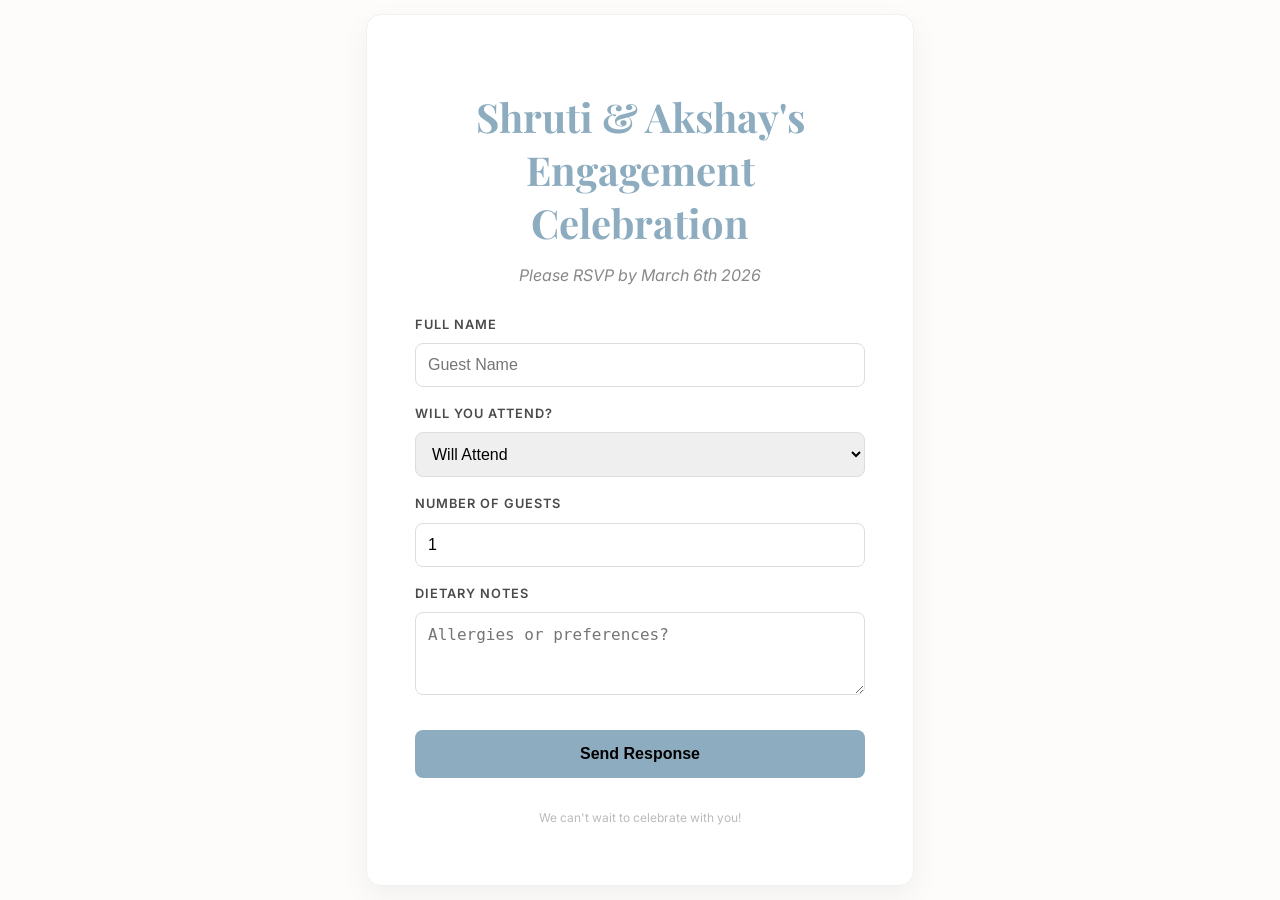
==== commit bc6fb1e6: "Update index.html" ====
--- a/index.html
+++ b/index.html
@@ -1,373 +1,135 @@
 <!DOCTYPE html>
 <html lang="en">
-    <head>
-        <meta charset="UTF-8">
-        <meta name="viewport" content="width=device-width, initial-scale=1.0">
+<head>
+    <meta charset="UTF-8">
+    <meta name="viewport" content="width=device-width, initial-scale=1.0">
+    <title>RSVP | Shruti & Akshay Engagement Celebration</title>
+    <link href="https://fonts.googleapis.com/css2?family=Playfair+Display:ital@0;1&family=Inter:wght@300;400&display=swap" rel="stylesheet">
+    <style>
+        :root {
+            --primary: #8DACBF; /* Sage/Dusty Blue */
+            --accent: #efd3d7;  /* Soft Rose */
+            --text: #4a4a4a;
+            --bg: #fdfcfb;
+        }
 
-        <link rel="stylesheet" href="assets/css/styles.css">
+        body {
+            font-family: 'Inter', sans-serif;
+            background-color: var(--bg);
+            color: var(--text);
+            margin: 0;
+            display: flex;
+            justify-content: center;
+            align-items: center;
+            min-height: 100vh;
+        }
 
-        <!-- =====BOX ICONS===== -->
-        <link href='https://cdn.jsdelivr.net/npm/boxicons@2.0.5/css/boxicons.min.css' rel='stylesheet'>
-        <link rel="shortcut icon" type="image/x-icon" href="favicon.png">
-        <title>Shruti Mistry</title>
-    </head>
-    <body>
-        <!--===== HEADER =====-->
-        <header class="l-header">
-            <nav class="nav bd-grid">
-                <div>
-                    <a href="#home"><img class="logo__img" src="assets/images/mylogo.png" alt=""></a>
-                    <!-- <a href="#">Shruti</a> -->
-                </div>
+        .container {
+            background: white;
+            padding: 3rem;
+            border-radius: 15px;
+            box-shadow: 0 10px 30px rgba(0,0,0,0.05);
+            max-width: 450px;
+            width: 90%;
+            text-align: center;
+            border: 1px solid #f1f1f1;
+        }
 
-                <div class="nav__menu" id="nav-menu">
-                    <ul class="nav__list">
-                        <li class="nav__item"><a href="#home" class="nav__link active">Home</a></li>
-                        <li class="nav__item"><a href="#about" class="nav__link">About</a></li>
-                        <li class="nav__item"><a href="#skills" class="nav__link">Skills</a></li>
-                        <li class="nav__item"><a href="#work" class="nav__link">Work</a></li>
-                        <li class="nav__item"><a href="#project" class="nav__link">Projects</a></li>
-                        <li class="nav__item"><a href="#contact" class="nav__link">Resume</a></li>
-                    </ul>
-                </div>
+        h1 {
+            font-family: 'Playfair Display', serif;
+            font-size: 2.5rem;
+            margin-bottom: 0.5rem;
+            color: var(--primary);
+        }
 
-                <div class="nav__toggle" id="nav-toggle">
-                    <i class='bx bx-menu'></i>
-                </div>
-            </nav>
-        </header>
+        p.subtitle {
+            font-style: italic;
+            margin-bottom: 2rem;
+            color: #888;
+        }
 
-        <main class="l-main">
-            <!--===== HOME =====-->
-            <section class="home bd-grid" id="home">
-                <div class="home__data">
-                    <h1 class="home__title" style="margin-bottom: var(--mb-2)">Hi,<br>I'm <span class="home__title-color">Shruti!</span></h1>
-                    <hr class=rounded>
-                    <h1 class="home__title" style="font-size:35px;"> a student software developer </h1>
-                </div>
-                <div>
-                    <a href="#contact" class="button">Contact</a>
-                </div>
+        form {
+            display: flex;
+            flex-direction: column;
+            gap: 1.2rem;
+            text-align: left;
+        }
 
-                <div class="home__social">
-                    <a href="https://www.linkedin.com/in/shruti-mistry/" class="home__social-icon"><i class='bx bxl-linkedin'></i></a>
-                    <a href="https://github.com/shrutimistry" class="home__social-icon"><i class='bx bxl-github' ></i></a>
-                    <a href="mailto:shrutivmistry@gmail.com" class="home__social-icon"><i class='bx bxs-envelope' ></i></a>
-                </div>
+        label {
+            font-size: 0.8rem;
+            text-transform: uppercase;
+            letter-spacing: 1px;
+            font-weight: 600;
+            margin-bottom: -0.5rem;
+        }
 
-                <div class="home__img">    
-                    <img style="max-width: 80%;" src="assets/images/me.jpg" alt="">
-                </div>
-            </section>
+        input, select, textarea {
+            padding: 12px;
+            border: 1px solid #ddd;
+            border-radius: 8px;
+            font-size: 1rem;
+            width: 100%;
+            box-sizing: border-box;
+            transition: border-color 0.3s;
+        }
 
-            <!--===== ABOUT =====-->
-            <section class="about section " id="about">
-                <h2 class="section-title">Hey! You’ve found me!</h2>
+        input:focus {
+            outline: none;
+            border-color: var(--primary);
+        }
 
-                <div class="about__container bd-grid">
-                    
-                    <div>
-                        <p style="font-size:1.3rem; font-family: ''Source Sans Pro', 'Cabin', arial'; text-align: center; line-height: 1.6;"> It’s nice to meet you, my name is Shruti Mistry. I am a fourth year Computer Science student specializing in Software Engineering at the University of Toronto. 
-                        <br>
-                        Software Engineering is constantly changing and evolving, I aim to create, innovate and learn new skills to ensure all new technologies are more effective than the last. 
-                        <br> 
-                        I know there’s more space for me to grow, learn and a place for me to solve fun and exciting problems that are yet to come. 
-                        <br>
-                        <br>
-                        Currently, living in Toronto, Canada, I love spending my free time reading Harry Potter for the thousandth time, going for a run whenever I can, skating, and coding in darkmode so it gives me a real hacker vibe ;) </p>         
-                    </div>
-                    <div class="about__img">
-                        <img src="assets/images/about.jpg" alt="">
-                    </div>                                  
-                </div>
-            </section>
+        button {
+            background-color: var(--primary);
+            color: black;
+            padding: 15px;
+            border: none;
+            border-radius: 8px;
+            font-size: 1rem;
+            font-weight: 600;
+            cursor: pointer;
+            transition: transform 0.2s, background 0.3s;
+            margin-top: 1rem;
+        }
 
-            <!--===== SKILLS =====-->
-            <section class="skills section" id="skills" style="background-color: #ebf3fdbd;">
-                <h2 class="section-title">Skills</h2>
+        button:hover {
+            background-color: #7a869a;
+            transform: translateY(-2px);
+        }
 
-                <div class="skills__container bd-grid">          
-                    <div>
-                        <h2 class="skills__subtitle" style="font-family: ''Source Sans Pro', 'Cabin', arial';">Profesional Skills</h2>
-                        <p style="font-size:1.4rem; font-family: ''Source Sans Pro', 'Cabin', arial'; text-align: center; line-height: 1.6;" class="skills__text"> My skills asset and expertise level for the following skill.</p>
-                        <div class="skills__data">
-                            <div class="skills__names">
-                                <i class='bx bxs-paint skills__icon'></i>
-                                <span class="skills__name">HTML5</span>
-                            </div>
-                            <div class="skills__bar skills__html">
+        .footer-note {
+            margin-top: 2rem;
+            font-size: 0.75rem;
+            color: #bbb;
+        }
+    </style>
+</head>
+<body>
 
-                            </div>
-                            <div>
-                                <span class="skills__percentage">85%</span>
-                            </div>
-                        </div>
-                        <div class="skills__data">
-                            <div class="skills__names">
-                                <i class='bx bxs-paint skills__icon'></i>
-                                <span class="skills__name">CSS3</span>
-                            </div>
-                            <div class="skills__bar skills__css">
-                                
-                            </div>
-                            <div>
-                                <span class="skills__percentage">85%</span>
-                            </div>
-                        </div>
-                        <div class="skills__data">
-                            <div class="skills__names">
-                                <i class='bx bxs-paint skills__icon' ></i>
-                                <span class="skills__name">C#</span>
-                            </div>
-                            <div class="skills__bar skills__csharp">
-                                
-                            </div>
-                            <div>
-                                <span class="skills__percentage">80%</span>
-                            </div>
-                        </div>
-                        <div class="skills__data">
-                            <div class="skills__names">
-                                <i class='bx bxs-paint skills__icon'></i>
-                                <span class="skills__name">Python</span>
-                            </div>
-                            <div class="skills__bar skills__python">
-                                
-                            </div>
-                            <div>
-                                <span class="skills__percentage">95%</span>
-                            </div>
-                        </div>
-                    </div>
-                    <div>
-                        <div class="skills__data">
-                            <div class="skills__names">
-                                <i class='bx bxs-paint skills__icon'></i>
-                                <span class="skills__name">Java</span>
-                            </div>
-                            <div class="skills__bar skills__java">
-                                
-                            </div>
-                            <div>
-                                <span class="skills__percentage">90%</span>
-                            </div>
-                        </div>
-                        <div class="skills__data">
-                            <div class="skills__names">
-                                <i class='bx bxs-paint skills__icon'></i>
-                                <span class="skills__name">ASP.Net</span>
-                            </div>
-                            <div class="skills__bar skills__asp">
-                                
-                            </div>
-                            <div>
-                                <span class="skills__percentage">65%</span>
-                            </div>
-                        </div>
-                        <div class="skills__data">
-                            <div class="skills__names">
-                                <i class='bx bxs-paint skills__icon'></i>
-                                <span class="skills__name">Ruby On Rails</span>
-                            </div>
-                            <div class="skills__bar skills__ruby">
-                                
-                            </div>
-                            <div>
-                                <span class="skills__percentage">65%</span>
-                            </div>
-                        </div>
-                        <div class="skills__data">
-                            <div class="skills__names">
-                                <i class='bx bxs-paint skills__icon'></i>
-                                <span class="skills__name">Docker</span>
-                            </div>
-                            <div class="skills__bar skills__docker">
-                                
-                            </div>
-                            <div>
-                                <span class="skills__percentage">70%</span>
-                            </div>
-                        </div>
-                    </div>
-                    
-                    <div>              
-                        <img src="assets/img/work1.jpg" alt="" class="skills__img">
-                    </div>
-                </div>
-            </section>
+<div class="container">
+    <h1>Shruti & Akshay's Engagement Celebration</h1>
+    <p class="subtitle">Please RSVP by March 6th 2026</p>
 
-            
-            <!--===== WORK =====-->
-                
-                <section class="work section " id="work" style="background-color: #ebf3fdbd;">
-                <h2 class="section-title">Work Experience</h2>
-                <div class="work__container bd-grid">
-                    <div class="timeline">
-                      <div class=" container">
-                        <div class="project_item">
-                            <div style="width: 50px;" class="about__img">
-                                <img src="assets/images/work1.png" alt="">
-                            </div> 
-                          <h2 style="text-align: left; color:#18306fe3">Oracle - Software Developer Intern</h2>
-                          <p style="font-size:1.0rem; font-family: ''Source Sans Pro', 'Cabin', arial'; text-align: left; line-height: 1.9; color: #a9a7a7; font-weight: 0.03;"> May 2020 - August 2020 | Toronto, 
+    <form action="https://formspree.io/f/xreaoney" method="POST">
+        <label>Full Name</label>
+        <input type="text" name="name" placeholder="Guest Name" required>
 
-                          </p>
+        <label>Will you attend?</label>
+        <select name="attendance" required>
+            <option value="yes">Will Attend</option>
+            <option value="no">Regretfully Decline</option>
+        </select>
 
-                          <p style="font-size:1.0rem; font-family: ''Source Sans Pro', 'Cabin', arial'; text-align: left; line-height: 1.9;">
-                           <ul>
-                             <li>Developed a new feature that adds a Content Security Policy Header to all landing pages within the Eloqua Marketing Cloud. Utilized <b>MVC, C#, MySQL and JavaScript</b>.</li>
-                             <li>Refactored Email Processor Service to utilize <b>MimeKit</b> library which resulted in 40% increased efficiency and accuracy than the old library, AE.Mail.Net.</li>
-                           </ul>
-                          </p>
-                        </div>
-                      </div>  
-                    </div>
+        <label>Number of Guests</label>
+        <input type="number" name="guests" min="1" max="10" value="1">
 
-                    <div class="timeline">
-                      <div class="container">
-                        <div class="project_item">
-                            <div style="width: 50px;" class="about__img">
-                                <img src="assets/images/work1.png" alt="">
-                            </div>
-                          <h2 style="text-align: left; color:#18306fe3;">Oracle - DevOps Intern</h2>
-                          <p style="font-size:1.0rem; font-family: ''Source Sans Pro', 'Cabin', arial'; text-align: left; line-height: 1.9; color: #a9a7a7; font-weight: 0.03;"> May 2019 - April 2019 | Toronto, ON
-                          </p>
-                          <p style="font-size:1.0rem; font-family: ''Source Sans Pro', 'Cabin', arial'; text-align: left; line-height: 1.9;">
-                           <ul>
-                             <li>Written <b>sensu</b> script with 90% accuracy to monitor Oracle servers, services and application health. Utilized <b>chef</b> and monitored over 100+ nodes of Windows, Linux, Kubernetes.</li>
-                             <li>Developed a Web App with 2 other coworkers that includes all dashboards displaying the data of VMs, Pods, DBs and their current status using <b>Ruby, Angular JS, Jira API, MySql.</b></li>
-                             <li>Increased productivity by 20% by automating the process of Jira Deployment Tickets creation using <b>Jira API and Java </b>.</li>
-                           </ul>
-                          </p>
-                        </div>
-                      </div>  
-                    </div>
+        <label>Dietary Notes</label>
+        <textarea name="dietary" rows="3" placeholder="Allergies or preferences?"></textarea>
 
-                    <div class="timeline">
-                      <div class="container">
-                        <div class="project_item">
-                            <div style="width: 50px;" class="about__img">
-                                <img src="assets/images/work2.png" alt="">
-                            </div>
-                          <h2 style="text-align: left; color:#18306fe3;">Tidal Migrations - API Developer Intern</h2>
-                          <p style="font-size:1.0rem; font-family: ''Source Sans Pro', 'Cabin', arial'; text-align: left; line-height: 1.9; color: #a9a7a7; font-weight: 0.03;"> January 2018 - August 2018 | Toronto, ON </p>
-                          <p style="font-size:1.0rem; font-family: ''Source Sans Pro', 'Cabin', arial'; text-align: left; line-height: 1.9;">
-                           <ul>
-                             <li>Designed responsive and creative web pages using <b>HTML5, CSS, Foundation, BootStrap, JavaScript and Jekyll</b>.</li>
-                             <li>Fixed bugs for Tidal Web Api using <b>Ruby on Rails</b> which filled a quality gap and received customer satisfaction from 4 clients. Built various <b>REST API-endpoints</b> for the users to access their data.</li>
-                             <li>Designed an automated changelog process using <b>Node.js</b>, shell scripting, and Git integration to improve accountability and establish an audit trail.</li>
-                             <li>Presented a tech webinar about improving internal API documentation practices with <b>Postman and Swagger</b>.</li>
-                           </ul>
-                          </p>
-                        </div>
-                      </div>  
-                    </div>
+        <button type="submit">Send Response</button>
+    </form>
 
-                    <!--<div style="width: 200px;" class="about__img">
-                        <img src="assets/images/work1.png" alt="">
-                    </div> 
-                    <div>
-                        <p style="font-size:1.7rem; font-family: 'Courier New','Courier','monospace'; text-align: left; line-height: 1.6; color: #0f91de; font-weight: bold;"> Oracle </p>
-                        <p style="font-size:1.0rem; font-family: 'Courier New','Courier','monospace'; text-align: left; line-height: 0.9; color: #a9a7a7; font-weight: bold;"> (May 2020 - August 2020) </p>
-                        <br>
-                        <p style="font-size:1.3rem; font-family: ''Source Sans Pro', 'Cabin', arial'; font-style: italic; line-height: 1.6;"> Software Developer Intern - Toronto, ON </p>
-                        <br>
-                        <br>
-                        <p style="font-size:1.7rem; font-family: 'Courier New','Courier','monospace'; text-align: left; line-height: 1.6; color: #0f91de; font-weight: bold;"> Oracle </p>
-                        <p style="font-size:1.0rem; font-family: 'Courier New','Courier','monospace'; text-align: left; line-height: 0.9; color: #a9a7a7; font-weight: bold;"> (May 2019 - April 2020) </p>
-                        <br>
-                        <p style="font-size:1.3rem; font-family: ''Source Sans Pro', 'Cabin', arial'; font-style: italic; line-height: 1.6;"> DevOps Intern - Toronto, ON </p>
-                        <hr class=rounded style="margin-top: 10%; width:100%">
+    <p class="footer-note">We can't wait to celebrate with you!</p>
+</div>
 
-                    </div>
-                    <div style="width: 200px;" class="about__img">
-                        <img src="assets/images/work2.png" alt="">
-                    </div> 
-                    <div>
-                        <p style="font-size:1.7rem; font-family: 'Courier New','Courier','monospace'; text-align: left; line-height: 1.6; color: #0f91de; font-weight: bold;">Tidal Migrations </p>
-                        <p style="font-size:1.0rem; font-family: 'Courier New','Courier','monospace'; text-align: left; line-height: 0.9; color: #a9a7a7; font-weight: bold;"> (January 2018 - August 2018) </p>
-                        <br>
-                        <p style="font-size:1.3rem; font-family: ''Source Sans Pro', 'Cabin', arial'; font-style: italic; line-height: 1.6;"> API Developer Intern - Toronto, ON </p>
-
-                    </div>
-                     -->                                
-                </div>
-            </section>
-
-            <!--===== PROJECTS =====-->
-                <section class="project section " id="project" style="background-color: #ebf3fdbd;">
-                <h2 class="section-title" >Projects</h2>
-                <div class="projects__container bd-grid">
-                    <div class="projects_allitems">
-                        <div class="project_item">
-                            <h2> <a href="https://github.com/shrutimistry/Buxfer"> <u>Buxfer</u></a> </h2>
-                            <p style="font-size:1.0rem; font-family: ''Source Sans Pro', 'Cabin', arial'; text-align: center; line-height: 1.9; color: #a9a7a7; font-weight: 0.03;"> C </p>
-                            <p style="font-size:1.2rem; font-family: ''Source Sans Pro', 'Cabin', arial'; text-align: center; line-height: 1.6;">
-                                <br>
-                                The Buxfer application is a command line application written in C that manages multiple groups, and each group member’s transactions i.e the expenses paid by users. For example, any friend group can utilize this tool to keep track of the transactions between the friends i.e which friend owes who etc. It uses a linked list data structure to store users, groups and transactions.
-                            </p>
-                        </div>
-                    </div>
-                    <div class="project_item">
-                            <h2> <a href="https://github.com/shrutimistry/Team21"><u>Immigration Analytics</u></a> </h2>
-                            <p style="font-size:1.0rem; font-family: ''Source Sans Pro', 'Cabin', arial'; text-align: center; line-height: 1.9; color: #a9a7a7; font-weight: 0.03;"> Java, JavaFx, Maven, NoSql Database </p>
-                            <p style="font-size:1.2rem; font-family: ''Source Sans Pro', 'Cabin', arial'; text-align: center; line-height: 1.6;">
-                                <br>
-                                I worked with 4 other classmates in creating this application. Immigration Analytics is a Java application created for the TEQ non-profit organization so that they can easily manage immigrants’ data and generate reports through this application. It allows the TEQ employee to create/revoke accounts for the agencies, add/modify/delete new templates for the agencies to fill out their data, generate specific pdf reports for the data of the immigrants according to their specified requirements.
-                            </p>
-
-                    </div>
-                </div>
-            </section>
-
-            <!--===== CONTACT =====-->
-            <section class="contact section" id="contact" style="background-color: #ebf3fdbd;">
-                <h2 class="section-title" >Contact</h2>
-
-                <div class="contact__container bd-grid">
-                    <!--<form action="" class="contact__form">
-                        <input type="text" placeholder="Name" class="contact__input">
-                        <input type="mail" placeholder="Email" class="contact__input">
-                        <textarea name="" id="" cols="0" rows="10" class="contact__input"></textarea>
-                        <input type="button" value="Enviar" class="contact__button button">
-                    </form>
-                -->
-                    <h1 class="skills__subtitle" style="font-size: 1.9rem; font-family: ''Source Sans Pro', 'Cabin', arial'; color: #0f91de; text-align: center;">Looking for Fall 2021 opportunities!</h1>
-                    <embed style="position: relative; display: block;" src="assets/images/resume_jan_2021.pdf" width="600px" height="550px" />
-                    <p style="font-size:1.4rem; font-family: ''Source Sans Pro', 'Cabin', arial'; text-align: center; line-height: 1.6; margin-top: -400px">
-                     Currently seeking full-time New Grad opportunities in software engineering and back-end/full-stack developement. Available for remote positions or inperson within North America.
-                     <br>
-                     <br>
-                    <a href="mailto:shrutivmistry@gmail.com" class="button contact">Contact</a>
-                    
-                    </p>
-
-                    
-
-                        <!--<i class='bx bxs-paint skills__icon'></i> -->
-                        <!--<box-icon class="skills__icon skills__names" name='expand-alt'></box-icon>-->
-                    
-                    <!--<i style="position: absolute;" class='bx bx-expand skills__icon'></i> -->
-                </div>
-            </section>
-        </main>
-
-        <!--===== FOOTER =====-->
-        <footer class="footer">
-            <p class="footer__title">Let's Connect!</p>
-            <div class="footer__social">
-                <a href="https://www.linkedin.com/in/shruti-mistry/" class="footer__icon"><i class='bx bxl-linkedin' ></i></a>
-                <a href="https://github.com/shrutimistry" class="footer__icon"><i class='bx bxl-github' ></i></a>
-                <a href="mailto:shrutivmistry@gmail.com" class="footer__icon"><i class='bx bxs-envelope' ></i></a>
-            </div>
-            <p>&#169; 2020 copyright all right reserved</p>
-        </footer>
-
-
-        <!--===== SCROLL REVEAL =====-->
-        <script src="https://unpkg.com/scrollreveal"></script>
-
-        <!--===== MAIN JS =====-->
-        <script src="assets/js/main.js"></script>
-    </body>
-</html>+</body>
+</html>
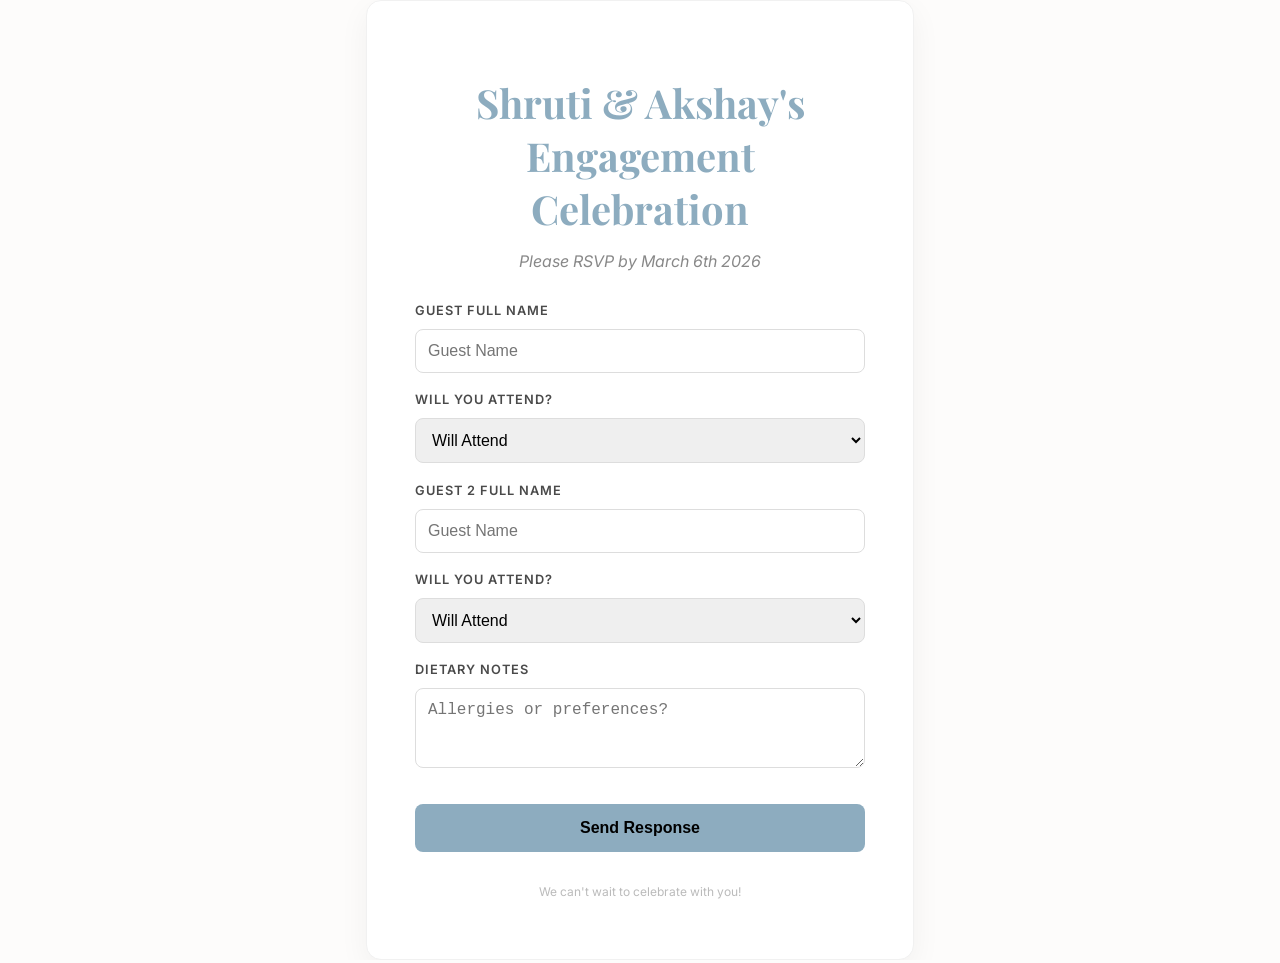
==== commit 5e5f22cc: "Update index.html" ====
--- a/index.html
+++ b/index.html
@@ -110,7 +110,7 @@
     <p class="subtitle">Please RSVP by March 6th 2026</p>
 
     <form action="https://formspree.io/f/xreaoney" method="POST">
-        <label>Full Name</label>
+        <label>Guest Full Name</label>
         <input type="text" name="name" placeholder="Guest Name" required>
 
         <label>Will you attend?</label>
@@ -119,8 +119,14 @@
             <option value="no">Regretfully Decline</option>
         </select>
 
-        <label>Number of Guests</label>
-        <input type="number" name="guests" min="1" max="10" value="1">
+        <label>Guest 2 Full Name</label>
+        <input type="text" name="name" placeholder="Guest Name" required>
+
+        <label>Will you attend?</label>
+        <select name="attendance" required>
+            <option value="yes">Will Attend</option>
+            <option value="no">Regretfully Decline</option>
+        </select>
 
         <label>Dietary Notes</label>
         <textarea name="dietary" rows="3" placeholder="Allergies or preferences?"></textarea>
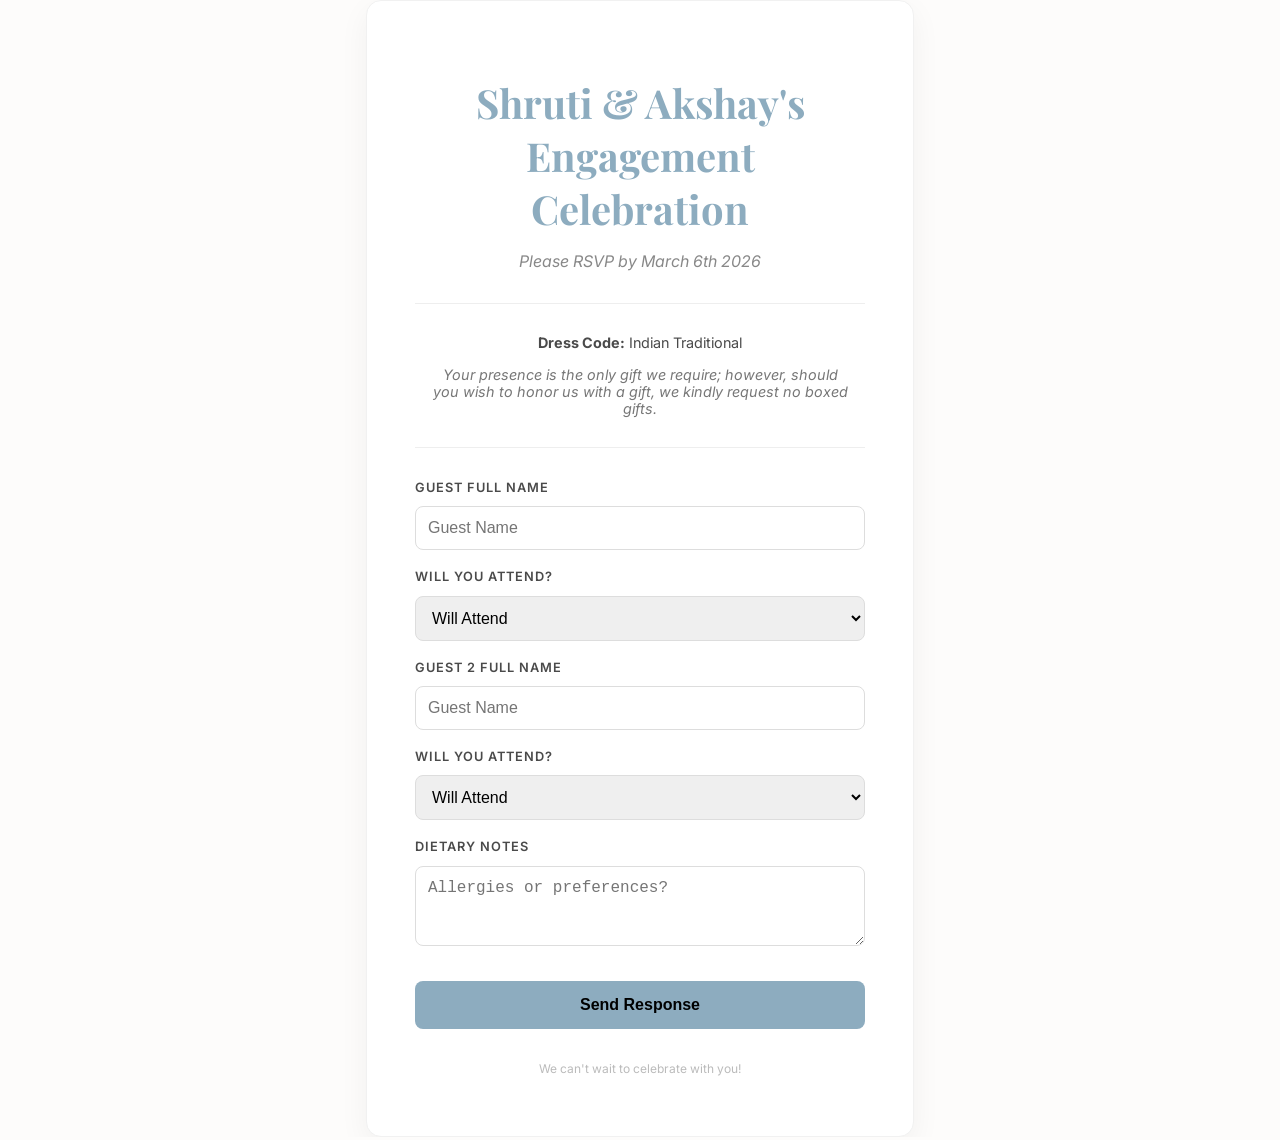
==== commit fdc98aa8: "Update index.html" ====
--- a/index.html
+++ b/index.html
@@ -109,6 +109,11 @@
     <h1>Shruti & Akshay's Engagement Celebration</h1>
     <p class="subtitle">Please RSVP by March 6th 2026</p>
 
+    <div style="margin-bottom: 2rem; padding: 1rem; border-top: 1px solid #eee; border-bottom: 1px solid #eee; font-size: 0.9rem;">
+        <p><strong>Dress Code:</strong> Indian Traditional</p>
+        <p style="font-style: italic; color: #777;">Your presence is the only gift we require; however, should you wish to honor us with a gift, we kindly request no boxed gifts.</p>
+    </div>
+
     <form action="https://formspree.io/f/xreaoney" method="POST">
         <label>Guest Full Name</label>
         <input type="text" name="name" placeholder="Guest Name" required>
